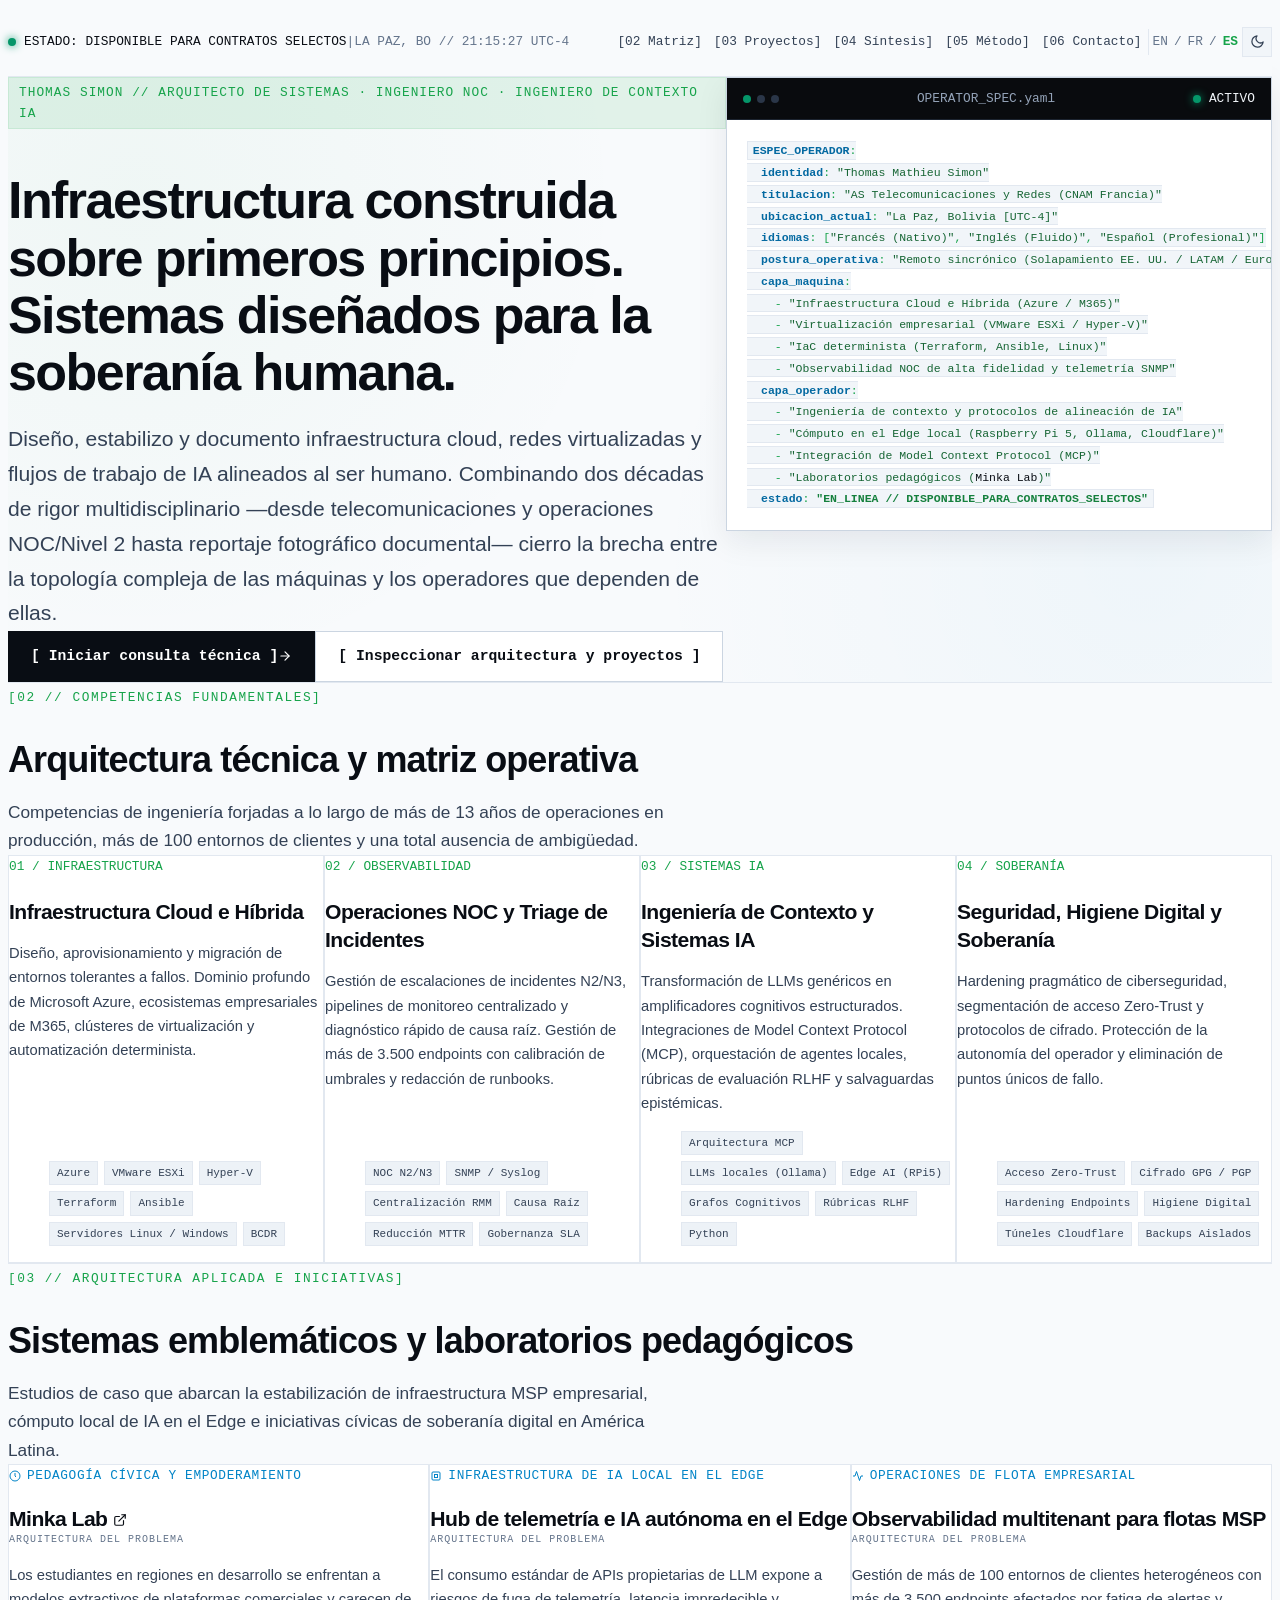
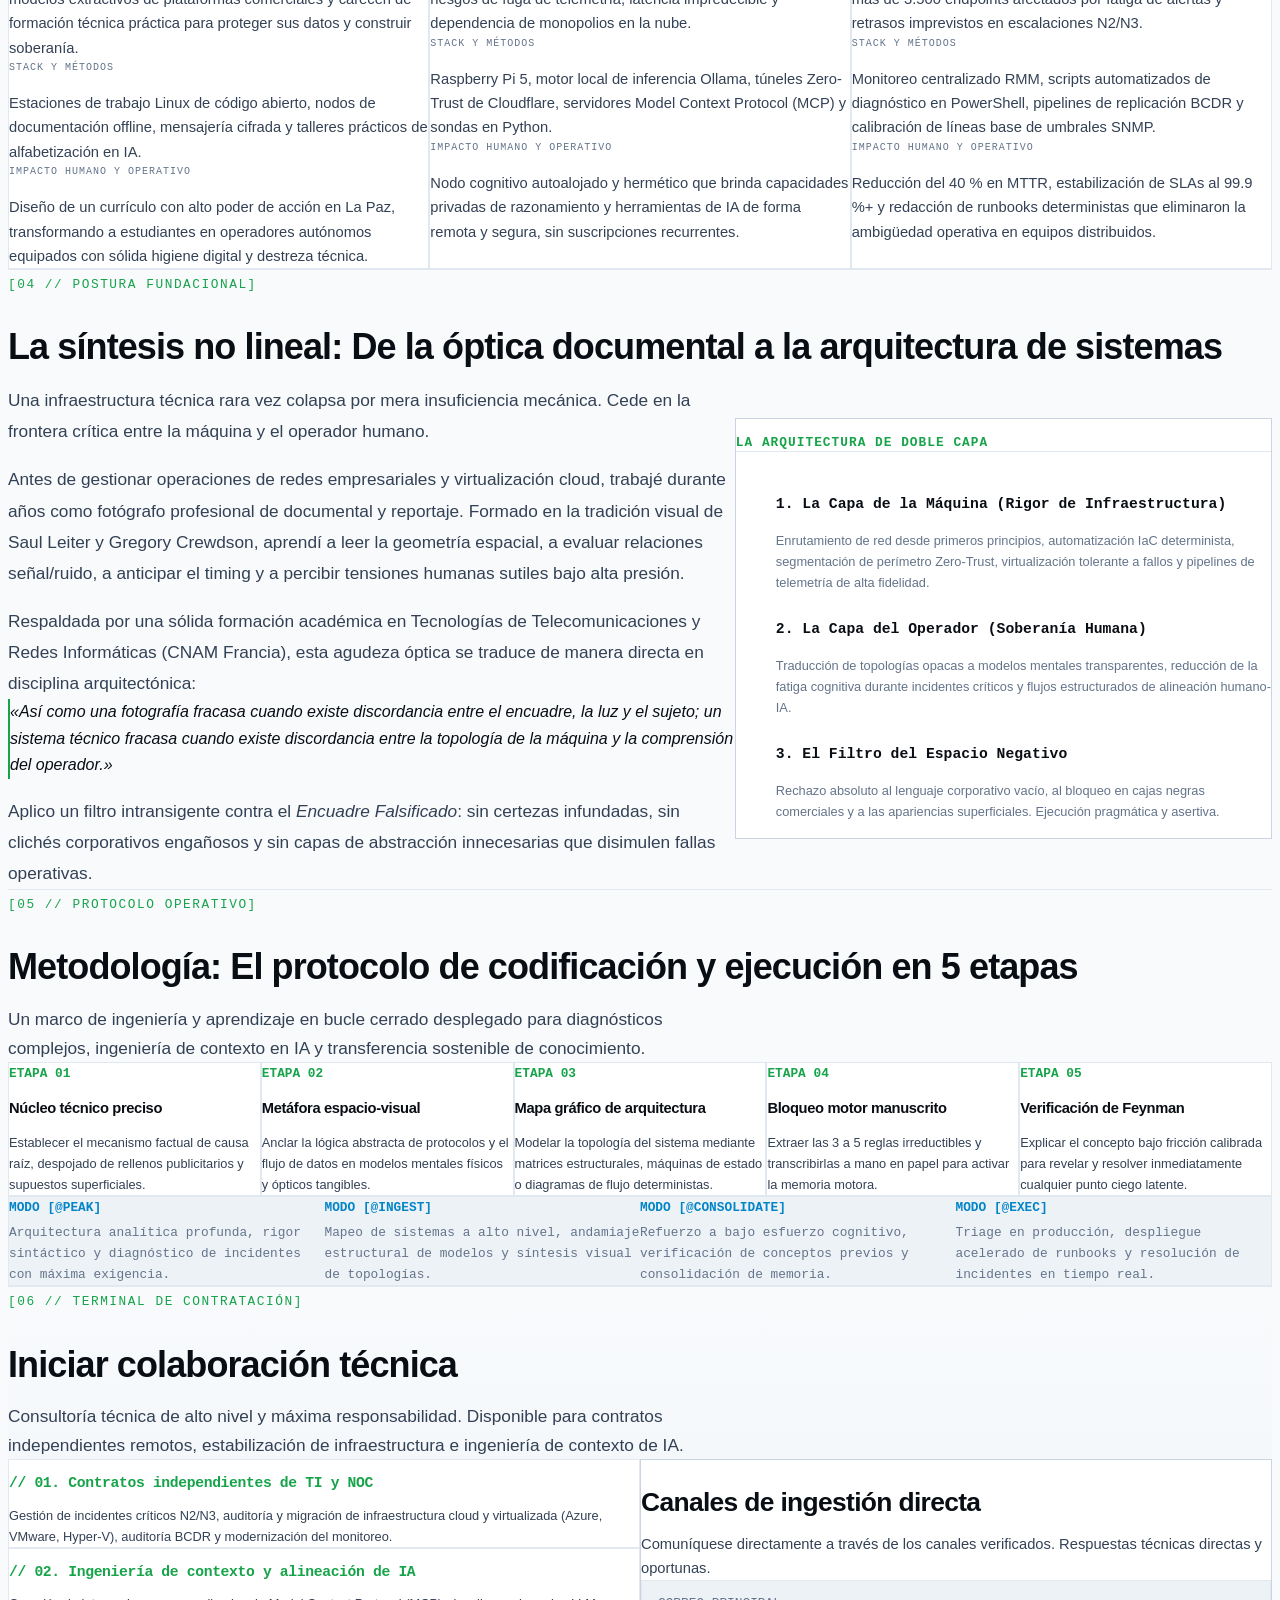
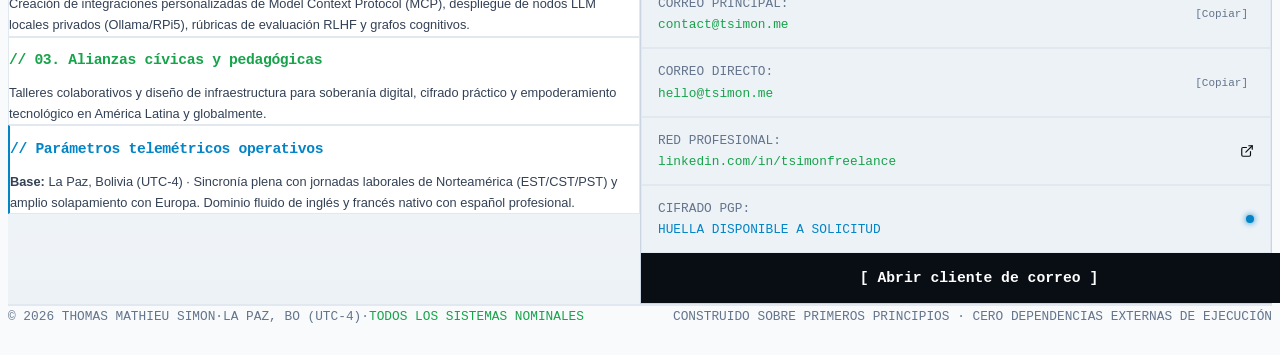
==== es.html @ 6f0e4018 "Website complete refactoring using AI engineered human context architecture" ====
<!DOCTYPE html>
<html lang="es">
<head>
  <meta charset="UTF-8">
  <meta name="viewport" content="width=device-width, initial-scale=1.0">
  <title>Thomas Simon · Arquitecto de Sistemas · Ingeniero NOC · Ingeniero de Contexto IA</title>
  <meta name="description" content="Plataforma profesional de Thomas Mathieu Simon. Consultor Senior de TI, Ingeniero NOC y Arquitecto de Sistemas en la intersección de infraestructura cloud resiliente, observabilidad de redes centralizada e ingeniería de contexto de IA alineada al ser humano.">
  <meta name="author" content="Thomas Mathieu Simon">
  <meta name="keywords" content="Thomas Simon, Arquitecto de Sistemas, Ingeniero NOC, Ingeniero de Contexto IA, Infraestructura Cloud, VMware, Azure, MCP, Model Context Protocol, Terraform, Ansible, Linux, Observabilidad, La Paz Bolivia">

  <!-- Open Graph / Meta -->
  <meta property="og:type" content="website">
  <meta property="og:title" content="Thomas Simon · Arquitecto de Sistemas &amp; Ingeniero NOC">
  <meta property="og:description" content="Infraestructura construida sobre primeros principios. Sistemas diseñados para la soberanía humana.">
  <meta property="og:url" content="https://tsimon.me/es.html">
  <meta property="og:locale" content="es_BO">

  <!-- Multilingual Alternates -->
  <link rel="alternate" hreflang="en" href="index.html">
  <link rel="alternate" hreflang="fr" href="fr.html">
  <link rel="alternate" hreflang="es" href="es.html">
  <link rel="alternate" hreflang="x-default" href="index.html">

  <!-- Favicons & App Manifest -->
  <link rel="icon" type="image/x-icon" href="favicon.ico">
  <link rel="icon" type="image/png" sizes="32x32" href="favicon-32x32.png">
  <link rel="icon" type="image/png" sizes="16x16" href="favicon-16x16.png">
  <link rel="apple-touch-icon" sizes="180x180" href="apple-touch-icon.png">
  <link rel="manifest" href="site.webmanifest">
  <meta name="theme-color" content="#090b0e">

  <!-- Anti-flicker Theme Ingestion -->
  <script>
    (function() {
      try {
        var saved = localStorage.getItem('tsimon-theme');
        var prefersLight = window.matchMedia && window.matchMedia('(prefers-color-scheme: light)').matches;
        if (saved === 'light' || (!saved && prefersLight)) {
          document.documentElement.setAttribute('data-theme', 'light');
        } else {
          document.documentElement.setAttribute('data-theme', 'dark');
        }
      } catch (e) {
        document.documentElement.setAttribute('data-theme', 'dark');
      }
    })();
  </script>

  <!-- Stylesheet -->
  <link rel="stylesheet" href="style.css">
</head>
<body>

  <!-- =========================================================================
       SECTION [00]: TOP UTILITY BAR & TELEMETRY
       ========================================================================= -->
  <header role="banner" class="top-bar">
    <div class="container">
      <div class="top-bar-inner">
        <div class="status-telemetry">
          <div class="status-pill" title="Disponibilidad operativa">
            <span class="status-indicator" aria-hidden="true"></span>
            <span>ESTADO: DISPONIBLE PARA CONTRATOS SELECTOS</span>
          </div>
          <span class="telemetry-meta" aria-hidden="true">|</span>
          <div class="telemetry-meta">
            <span>LA PAZ, BO // </span><span id="utc-clock">UTC-4</span>
          </div>
        </div>

        <nav class="top-nav" aria-label="Navegación principal">
          <ul class="top-nav-list">
            <li><a href="#matrix" class="top-nav-link">[02 Matriz]</a></li>
            <li><a href="#projects" class="top-nav-link">[03 Proyectos]</a></li>
            <li><a href="#synthesis" class="top-nav-link">[04 Síntesis]</a></li>
            <li><a href="#methodology" class="top-nav-link">[05 Método]</a></li>
            <li><a href="#contact" class="top-nav-link">[06 Contacto]</a></li>
          </ul>

          <div class="lang-indicator" title="Cambiar idioma">
            <a href="index.html" aria-label="English">EN</a> /
            <a href="fr.html" aria-label="Français">FR</a> /
            <a href="es.html" class="active" aria-label="Español">ES</a>
          </div>

          <button id="theme-toggle" class="theme-toggle-btn" aria-label="Cambiar a modo claro" title="Cambiar tema">
            <!-- Icono Sol (modo oscuro) -->
            <svg class="theme-icon-sun" width="15" height="15" viewBox="0 0 24 24" fill="none" stroke="currentColor" stroke-width="2" stroke-linecap="round" stroke-linejoin="round" aria-hidden="true">
              <circle cx="12" cy="12" r="5"></circle>
              <line x1="12" y1="1" x2="12" y2="3"></line>
              <line x1="12" y1="21" x2="12" y2="23"></line>
              <line x1="4.22" y1="4.22" x2="5.64" y2="5.64"></line>
              <line x1="18.36" y1="18.36" x2="19.78" y2="19.78"></line>
              <line x1="1" y1="12" x2="3" y2="12"></line>
              <line x1="21" y1="12" x2="23" y2="12"></line>
              <line x1="4.22" y1="19.78" x2="5.64" y2="18.36"></line>
              <line x1="18.36" y1="5.64" x2="19.78" y2="4.22"></line>
            </svg>
            <!-- Icono Luna (modo claro) -->
            <svg class="theme-icon-moon" width="15" height="15" viewBox="0 0 24 24" fill="none" stroke="currentColor" stroke-width="2" stroke-linecap="round" stroke-linejoin="round" aria-hidden="true">
              <path d="M21 12.79A9 9 0 1 1 11.21 3 7 7 0 0 0 21 12.79z"></path>
            </svg>
          </button>
        </nav>
      </div>
    </div>
  </header>

  <main id="main-content">

    <!-- =======================================================================
         SECTION [01]: HERO & POSITIONING HEADER
         ======================================================================= -->
    <section id="hero" class="hero-section" aria-labelledby="hero-heading">
      <div class="container">
        <div class="hero-grid">
          <div class="hero-content">
            <span class="hero-eyebrow">
              THOMAS SIMON // ARQUITECTO DE SISTEMAS · INGENIERO NOC · INGENIERO DE CONTEXTO IA
            </span>
            <h1 id="hero-heading" class="hero-title">
              Infraestructura construida sobre primeros principios.<br>
              Sistemas diseñados para la soberanía humana.
            </h1>
            <p class="hero-lead">
              Diseño, estabilizo y documento infraestructura cloud, redes virtualizadas y flujos de trabajo de IA alineados al ser humano. Combinando dos décadas de rigor multidisciplinario —desde telecomunicaciones y operaciones NOC/Nivel 2 hasta reportaje fotográfico documental— cierro la brecha entre la topología compleja de las máquinas y los operadores que dependen de ellas.
            </p>
            <div class="hero-actions">
              <a href="#contact" class="btn btn-primary">
                <span>[ Iniciar consulta técnica ]</span>
                <svg width="14" height="14" viewBox="0 0 24 24" fill="none" stroke="currentColor" stroke-width="2" stroke-linecap="round" stroke-linejoin="round" aria-hidden="true"><line x1="5" y1="12" x2="19" y2="12"></line><polyline points="12 5 19 12 12 19"></polyline></svg>
              </a>
              <a href="#projects" class="btn btn-secondary">
                <span>[ Inspeccionar arquitectura y proyectos ]</span>
              </a>
            </div>
          </div>

          <!-- Operator Specification Telemetry Card -->
          <aside class="operator-card" aria-label="Especificación del Operador">
            <div class="operator-card-header">
              <div class="terminal-dots" aria-hidden="true">
                <span class="terminal-dot active"></span>
                <span class="terminal-dot"></span>
                <span class="terminal-dot"></span>
              </div>
              <span>OPERATOR_SPEC.yaml</span>
              <span class="status-pill"><span class="status-indicator"></span>ACTIVO</span>
            </div>
            <pre class="operator-code-block"><code><span class="key">ESPEC_OPERADOR</span>:
  <span class="key">identidad</span>: <span class="string">"Thomas Mathieu Simon"</span>
  <span class="key">titulacion</span>: <span class="string">"AS Telecomunicaciones y Redes (CNAM Francia)"</span>
  <span class="key">ubicacion_actual</span>: <span class="string">"La Paz, Bolivia [UTC-4]"</span>
  <span class="key">idiomas</span>: [<span class="string">"Francés (Nativo)"</span>, <span class="string">"Inglés (Fluido)"</span>, <span class="string">"Español (Profesional)"</span>]
  <span class="key">postura_operativa</span>: <span class="string">"Remoto sincrónico (Solapamiento EE. UU. / LATAM / Europa)"</span>
  <span class="key">capa_maquina</span>:
    - <span class="string">"Infraestructura Cloud e Híbrida (Azure / M365)"</span>
    - <span class="string">"Virtualización empresarial (VMware ESXi / Hyper-V)"</span>
    - <span class="string">"IaC determinista (Terraform, Ansible, Linux)"</span>
    - <span class="string">"Observabilidad NOC de alta fidelidad y telemetría SNMP"</span>
  <span class="key">capa_operador</span>:
    - <span class="string">"Ingeniería de contexto y protocolos de alineación de IA"</span>
    - <span class="string">"Cómputo en el Edge local (Raspberry Pi 5, Ollama, Cloudflare)"</span>
    - <span class="string">"Integración de Model Context Protocol (MCP)"</span>
    - <span class="string">"Laboratorios pedagógicos (<a href=\"https://minkalab.net\" target=\"_blank\" rel=\"noopener noreferrer\" class=\"code-link\" title=\"Visitar Minka Lab\">Minka Lab</a>)"</span>
  <span class="key">estado</span>: <span class="highlight">"EN_LINEA // DISPONIBLE_PARA_CONTRATOS_SELECTOS"</span></code></pre>
          </aside>
        </div>
      </div>
    </section>

    <!-- =======================================================================
         SECTION [02]: CORE COMPETENCIES MATRIX
         ======================================================================= -->
    <section id="matrix" class="section-wrapper" aria-labelledby="matrix-heading">
      <div class="container">
        <header class="section-header">
          <span class="section-tag">[02 // COMPETENCIAS FUNDAMENTALES]</span>
          <h2 id="matrix-heading">Arquitectura técnica y matriz operativa</h2>
          <p class="section-subtitle">
            Competencias de ingeniería forjadas a lo largo de más de 13 años de operaciones en producción, más de 100 entornos de clientes y una total ausencia de ambigüedad.
          </p>
        </header>

        <div class="matrix-grid">
          <!-- Pillar 1 -->
          <article class="matrix-card">
            <span class="matrix-card-num">01 / INFRAESTRUCTURA</span>
            <h3 class="matrix-card-title">Infraestructura Cloud e Híbrida</h3>
            <p class="matrix-card-desc">
              Diseño, aprovisionamiento y migración de entornos tolerantes a fallos. Dominio profundo de Microsoft Azure, ecosistemas empresariales de M365, clústeres de virtualización y automatización determinista.
            </p>
            <ul class="tech-tags" aria-label="Tecnologías Cloud e Infraestructura">
              <li class="tech-tag">Azure</li>
              <li class="tech-tag">VMware ESXi</li>
              <li class="tech-tag">Hyper-V</li>
              <li class="tech-tag">Terraform</li>
              <li class="tech-tag">Ansible</li>
              <li class="tech-tag">Servidores Linux / Windows</li>
              <li class="tech-tag">BCDR</li>
            </ul>
          </article>

          <!-- Pillar 2 -->
          <article class="matrix-card">
            <span class="matrix-card-num">02 / OBSERVABILIDAD</span>
            <h3 class="matrix-card-title">Operaciones NOC y Triage de Incidentes</h3>
            <p class="matrix-card-desc">
              Gestión de escalaciones de incidentes N2/N3, pipelines de monitoreo centralizado y diagnóstico rápido de causa raíz. Gestión de más de 3.500 endpoints con calibración de umbrales y redacción de runbooks.
            </p>
            <ul class="tech-tags" aria-label="Tecnologías de Observabilidad y NOC">
              <li class="tech-tag">NOC N2/N3</li>
              <li class="tech-tag">SNMP / Syslog</li>
              <li class="tech-tag">Centralización RMM</li>
              <li class="tech-tag">Causa Raíz</li>
              <li class="tech-tag">Reducción MTTR</li>
              <li class="tech-tag">Gobernanza SLA</li>
            </ul>
          </article>

          <!-- Pillar 3 -->
          <article class="matrix-card">
            <span class="matrix-card-num">03 / SISTEMAS IA</span>
            <h3 class="matrix-card-title">Ingeniería de Contexto y Sistemas IA</h3>
            <p class="matrix-card-desc">
              Transformación de LLMs genéricos en amplificadores cognitivos estructurados. Integraciones de Model Context Protocol (MCP), orquestación de agentes locales, rúbricas de evaluación RLHF y salvaguardas epistémicas.
            </p>
            <ul class="tech-tags" aria-label="Tecnologías de Sistemas IA">
              <li class="tech-tag">Arquitectura MCP</li>
              <li class="tech-tag">LLMs locales (Ollama)</li>
              <li class="tech-tag">Edge AI (RPi5)</li>
              <li class="tech-tag">Grafos Cognitivos</li>
              <li class="tech-tag">Rúbricas RLHF</li>
              <li class="tech-tag">Python</li>
            </ul>
          </article>

          <!-- Pillar 4 -->
          <article class="matrix-card">
            <span class="matrix-card-num">04 / SOBERANÍA</span>
            <h3 class="matrix-card-title">Seguridad, Higiene Digital y Soberanía</h3>
            <p class="matrix-card-desc">
              Hardening pragmático de ciberseguridad, segmentación de acceso Zero-Trust y protocolos de cifrado. Protección de la autonomía del operador y eliminación de puntos únicos de fallo.
            </p>
            <ul class="tech-tags" aria-label="Tecnologías de Seguridad y Soberanía">
              <li class="tech-tag">Acceso Zero-Trust</li>
              <li class="tech-tag">Cifrado GPG / PGP</li>
              <li class="tech-tag">Hardening Endpoints</li>
              <li class="tech-tag">Higiene Digital</li>
              <li class="tech-tag">Túneles Cloudflare</li>
              <li class="tech-tag">Backups Aislados</li>
            </ul>
          </article>
        </div>
      </div>
    </section>

    <!-- =======================================================================
         SECTION [03]: FEATURED PROJECTS & LAB INITIATIVES
         ======================================================================= -->
    <section id="projects" class="section-wrapper" aria-labelledby="projects-heading">
      <div class="container">
        <header class="section-header">
          <span class="section-tag">[03 // ARQUITECTURA APLICADA E INICIATIVAS]</span>
          <h2 id="projects-heading">Sistemas emblemáticos y laboratorios pedagógicos</h2>
          <p class="section-subtitle">
            Estudios de caso que abarcan la estabilización de infraestructura MSP empresarial, cómputo local de IA en el Edge e iniciativas cívicas de soberanía digital en América Latina.
          </p>
        </header>

        <div class="projects-grid">
          <!-- Project 1 -->
          <article class="project-card">
            <span class="project-category">
              <svg width="12" height="12" viewBox="0 0 24 24" fill="none" stroke="currentColor" stroke-width="2" aria-hidden="true"><circle cx="12" cy="12" r="10"></circle><polyline points="12 6 12 12 14 14"></polyline></svg>
              Pedagogía Cívica y Empoderamiento
            </span>
            <h3 class="project-title">
              <a href="https://minkalab.net" target="_blank" rel="noopener noreferrer" title="Visitar Minka Lab (Enlace externo)">
                <span>Minka Lab</span>
                <svg width="14" height="14" viewBox="0 0 24 24" fill="none" stroke="currentColor" stroke-width="2" stroke-linecap="round" stroke-linejoin="round" aria-hidden="true"><path d="M18 13v6a2 2 0 0 1-2 2H5a2 2 0 0 1-2-2V8a2 2 0 0 1 2-2h6"></path><polyline points="15 3 21 3 21 9"></polyline><line x1="10" y1="14" x2="21" y2="3"></line></svg>
              </a>
            </h3>
            <div class="project-meta-block">
              <span class="meta-label">Arquitectura del problema</span>
              <p class="meta-content">
                Los estudiantes en regiones en desarrollo se enfrentan a modelos extractivos de plataformas comerciales y carecen de formación técnica práctica para proteger sus datos y construir soberanía.
              </p>
            </div>
            <div class="project-meta-block">
              <span class="meta-label">Stack y Métodos</span>
              <p class="meta-content">
                Estaciones de trabajo Linux de código abierto, nodos de documentación offline, mensajería cifrada y talleres prácticos de alfabetización en IA.
              </p>
            </div>
            <div class="project-meta-block">
              <span class="meta-label">Impacto humano y operativo</span>
              <p class="meta-content">
                Diseño de un currículo con alto poder de acción en La Paz, transformando a estudiantes en operadores autónomos equipados con sólida higiene digital y destreza técnica.
              </p>
            </div>
          </article>

          <!-- Project 2 -->
          <article class="project-card">
            <span class="project-category">
              <svg width="12" height="12" viewBox="0 0 24 24" fill="none" stroke="currentColor" stroke-width="2" aria-hidden="true"><rect x="4" y="4" width="16" height="16" rx="2" ry="2"></rect><rect x="9" y="9" width="6" height="6"></rect></svg>
              Infraestructura de IA local en el Edge
            </span>
            <h3 class="project-title">Hub de telemetría e IA autónoma en el Edge</h3>
            <div class="project-meta-block">
              <span class="meta-label">Arquitectura del problema</span>
              <p class="meta-content">
                El consumo estándar de APIs propietarias de LLM expone a riesgos de fuga de telemetría, latencia impredecible y dependencia de monopolios en la nube.
              </p>
            </div>
            <div class="project-meta-block">
              <span class="meta-label">Stack y Métodos</span>
              <p class="meta-content">
                Raspberry Pi 5, motor local de inferencia Ollama, túneles Zero-Trust de Cloudflare, servidores Model Context Protocol (MCP) y sondas en Python.
              </p>
            </div>
            <div class="project-meta-block">
              <span class="meta-label">Impacto humano y operativo</span>
              <p class="meta-content">
                Nodo cognitivo autoalojado y hermético que brinda capacidades privadas de razonamiento y herramientas de IA de forma remota y segura, sin suscripciones recurrentes.
              </p>
            </div>
          </article>

          <!-- Project 3 -->
          <article class="project-card">
            <span class="project-category">
              <svg width="12" height="12" viewBox="0 0 24 24" fill="none" stroke="currentColor" stroke-width="2" aria-hidden="true"><path d="M22 12h-4l-3 9L9 3l-3 9H2"></path></svg>
              Operaciones de Flota Empresarial
            </span>
            <h3 class="project-title">Observabilidad multitenant para flotas MSP</h3>
            <div class="project-meta-block">
              <span class="meta-label">Arquitectura del problema</span>
              <p class="meta-content">
                Gestión de más de 100 entornos de clientes heterogéneos con más de 3.500 endpoints afectados por fatiga de alertas y retrasos imprevistos en escalaciones N2/N3.
              </p>
            </div>
            <div class="project-meta-block">
              <span class="meta-label">Stack y Métodos</span>
              <p class="meta-content">
                Monitoreo centralizado RMM, scripts automatizados de diagnóstico en PowerShell, pipelines de replicación BCDR y calibración de líneas base de umbrales SNMP.
              </p>
            </div>
            <div class="project-meta-block">
              <span class="meta-label">Impacto humano y operativo</span>
              <p class="meta-content">
                Reducción del 40 % en MTTR, estabilización de SLAs al 99.9 %+ y redacción de runbooks deterministas que eliminaron la ambigüedad operativa en equipos distribuidos.
              </p>
            </div>
          </article>
        </div>
      </div>
    </section>

    <!-- =======================================================================
         SECTION [04]: THE NON-LINEAR SYNTHESIS
         ======================================================================= -->
    <section id="synthesis" class="section-wrapper" aria-labelledby="synthesis-heading">
      <div class="container">
        <header class="section-header">
          <span class="section-tag">[04 // POSTURA FUNDACIONAL]</span>
          <h2 id="synthesis-heading">La síntesis no lineal: De la óptica documental a la arquitectura de sistemas</h2>
        </header>

        <div class="synthesis-layout">
          <div class="synthesis-text">
            <p class="lead">
              Una infraestructura técnica rara vez colapsa por mera insuficiencia mecánica. Cede en la frontera crítica entre la máquina y el operador humano.
            </p>
            <p>
              Antes de gestionar operaciones de redes empresariales y virtualización cloud, trabajé durante años como fotógrafo profesional de documental y reportaje. Formado en la tradición visual de Saul Leiter y Gregory Crewdson, aprendí a leer la geometría espacial, a evaluar relaciones señal/ruido, a anticipar el timing y a percibir tensiones humanas sutiles bajo alta presión.
            </p>
            <p>
              Respaldada por una sólida formación académica en Tecnologías de Telecomunicaciones y Redes Informáticas (CNAM Francia), esta agudeza óptica se traduce de manera directa en disciplina arquitectónica:
            </p>
            <div class="synthesis-quote">
              «Así como una fotografía fracasa cuando existe discordancia entre el encuadre, la luz y el sujeto; un sistema técnico fracasa cuando existe discordancia entre la topología de la máquina y la comprensión del operador.»
            </div>
            <p>
              Aplico un filtro intransigente contra el <em>Encuadre Falsificado</em>: sin certezas infundadas, sin clichés corporativos engañosos y sin capas de abstracción innecesarias que disimulen fallas operativas.
            </p>
          </div>

          <!-- Spec Aside Box -->
          <div class="synthesis-spec-box">
            <h4 class="synthesis-spec-title">La Arquitectura de Doble Capa</h4>
            <ul class="synthesis-spec-list">
              <li class="synthesis-spec-item">
                <h5>1. La Capa de la Máquina (Rigor de Infraestructura)</h5>
                <p>Enrutamiento de red desde primeros principios, automatización IaC determinista, segmentación de perímetro Zero-Trust, virtualización tolerante a fallos y pipelines de telemetría de alta fidelidad.</p>
              </li>
              <li class="synthesis-spec-item">
                <h5>2. La Capa del Operador (Soberanía Humana)</h5>
                <p>Traducción de topologías opacas a modelos mentales transparentes, reducción de la fatiga cognitiva durante incidentes críticos y flujos estructurados de alineación humano-IA.</p>
              </li>
              <li class="synthesis-spec-item">
                <h5>3. El Filtro del Espacio Negativo</h5>
                <p>Rechazo absoluto al lenguaje corporativo vacío, al bloqueo en cajas negras comerciales y a las apariencias superficiales. Ejecución pragmática y asertiva.</p>
              </li>
            </ul>
          </div>
        </div>
      </div>
    </section>

    <!-- =======================================================================
         SECTION [05]: METHODOLOGY — THE 5-STAGE PROTOCOL
         ======================================================================= -->
    <section id="methodology" class="section-wrapper" aria-labelledby="methodology-heading">
      <div class="container">
        <header class="section-header">
          <span class="section-tag">[05 // PROTOCOLO OPERATIVO]</span>
          <h2 id="methodology-heading">Metodología: El protocolo de codificación y ejecución en 5 etapas</h2>
          <p class="section-subtitle">
            Un marco de ingeniería y aprendizaje en bucle cerrado desplegado para diagnósticos complejos, ingeniería de contexto en IA y transferencia sostenible de conocimiento.
          </p>
        </header>

        <div class="protocol-stepper">
          <!-- Stage 1 -->
          <div class="protocol-step">
            <span class="step-num">ETAPA 01</span>
            <h3 class="step-title">Núcleo técnico preciso</h3>
            <p class="step-desc">Establecer el mecanismo factual de causa raíz, despojado de rellenos publicitarios y supuestos superficiales.</p>
          </div>

          <!-- Stage 2 -->
          <div class="protocol-step">
            <span class="step-num">ETAPA 02</span>
            <h3 class="step-title">Metáfora espacio-visual</h3>
            <p class="step-desc">Anclar la lógica abstracta de protocolos y el flujo de datos en modelos mentales físicos y ópticos tangibles.</p>
          </div>

          <!-- Stage 3 -->
          <div class="protocol-step">
            <span class="step-num">ETAPA 03</span>
            <h3 class="step-title">Mapa gráfico de arquitectura</h3>
            <p class="step-desc">Modelar la topología del sistema mediante matrices estructurales, máquinas de estado o diagramas de flujo deterministas.</p>
          </div>

          <!-- Stage 4 -->
          <div class="protocol-step">
            <span class="step-num">ETAPA 04</span>
            <h3 class="step-title">Bloqueo motor manuscrito</h3>
            <p class="step-desc">Extraer las 3 a 5 reglas irreductibles y transcribirlas a mano en papel para activar la memoria motora.</p>
          </div>

          <!-- Stage 5 -->
          <div class="protocol-step">
            <span class="step-num">ETAPA 05</span>
            <h3 class="step-title">Verificación de Feynman</h3>
            <p class="step-desc">Explicar el concepto bajo fricción calibrada para revelar y resolver inmediatamente cualquier punto ciego latente.</p>
          </div>
        </div>

        <!-- Live State Routing Mode Strip -->
        <div class="state-router" aria-label="Matriz de enrutamiento dinámico de estados">
          <div class="state-item">
            <span class="state-badge">MODO [@PEAK]</span>
            <span class="state-desc">Arquitectura analítica profunda, rigor sintáctico y diagnóstico de incidentes con máxima exigencia.</span>
          </div>
          <div class="state-item">
            <span class="state-badge">MODO [@INGEST]</span>
            <span class="state-desc">Mapeo de sistemas a alto nivel, andamiaje estructural de modelos y síntesis visual de topologías.</span>
          </div>
          <div class="state-item">
            <span class="state-badge">MODO [@CONSOLIDATE]</span>
            <span class="state-desc">Refuerzo a bajo esfuerzo cognitivo, verificación de conceptos previos y consolidación de memoria.</span>
          </div>
          <div class="state-item">
            <span class="state-badge">MODO [@EXEC]</span>
            <span class="state-desc">Triage en producción, despliegue acelerado de runbooks y resolución de incidentes en tiempo real.</span>
          </div>
        </div>
      </div>
    </section>

    <!-- =======================================================================
         SECTION [06]: CONTACT & ENGAGEMENT TERMINAL
         ======================================================================= -->
    <section id="contact" class="section-wrapper contact-section" aria-labelledby="contact-heading">
      <div class="container">
        <header class="section-header">
          <span class="section-tag">[06 // TERMINAL DE CONTRATACIÓN]</span>
          <h2 id="contact-heading">Iniciar colaboración técnica</h2>
          <p class="section-subtitle">
            Consultoría técnica de alto nivel y máxima responsabilidad. Disponible para contratos independientes remotos, estabilización de infraestructura e ingeniería de contexto de IA.
          </p>
        </header>

        <div class="contact-grid">
          <!-- Engagement Models -->
          <div class="engagement-models">
            <div class="engagement-model-card">
              <h3 class="engagement-model-title">// 01. Contratos independientes de TI y NOC</h3>
              <p class="engagement-model-desc">
                Gestión de incidentes críticos N2/N3, auditoría y migración de infraestructura cloud y virtualizada (Azure, VMware, Hyper-V), auditoría BCDR y modernización del monitoreo.
              </p>
            </div>

            <div class="engagement-model-card">
              <h3 class="engagement-model-title">// 02. Ingeniería de contexto y alineación de IA</h3>
              <p class="engagement-model-desc">
                Creación de integraciones personalizadas de Model Context Protocol (MCP), despliegue de nodos LLM locales privados (Ollama/RPi5), rúbricas de evaluación RLHF y grafos cognitivos.
              </p>
            </div>

            <div class="engagement-model-card">
              <h3 class="engagement-model-title">// 03. Alianzas cívicas y pedagógicas</h3>
              <p class="engagement-model-desc">
                Talleres colaborativos y diseño de infraestructura para soberanía digital, cifrado práctico y empoderamiento tecnológico en América Latina y globalmente.
              </p>
            </div>

            <div class="engagement-model-card" style="border-left: 2px solid var(--accent-cyan);">
              <h3 class="engagement-model-title" style="color: var(--accent-cyan);">// Parámetros telemétricos operativos</h3>
              <p class="engagement-model-desc">
                <strong>Base:</strong> La Paz, Bolivia (UTC-4) · Sincronía plena con jornadas laborales de Norteamérica (EST/CST/PST) y amplio solapamiento con Europa. Dominio fluido de inglés y francés nativo con español profesional.
              </p>
            </div>
          </div>

          <!-- Direct Communication Channels -->
          <div class="contact-channels-card">
            <h3 class="channels-title">Canales de ingestión directa</h3>
            <p class="channels-subtitle">Comuníquese directamente a través de los canales verificados. Respuestas técnicas directas y oportunas.</p>

            <div class="channels-list">
              <!-- Primary Email -->
              <div class="channel-item">
                <div>
                  <span class="channel-label">CORREO PRINCIPAL:</span><br>
                  <a href="mailto:contact@tsimon.me" class="channel-value">contact@tsimon.me</a>
                </div>
                <button type="button" class="copy-btn" data-copy="contact@tsimon.me" aria-label="Copiar correo principal">[Copiar]</button>
              </div>

              <!-- Secondary Email -->
              <div class="channel-item">
                <div>
                  <span class="channel-label">CORREO DIRECTO:</span><br>
                  <a href="mailto:hello@tsimon.me" class="channel-value">hello@tsimon.me</a>
                </div>
                <button type="button" class="copy-btn" data-copy="hello@tsimon.me" aria-label="Copiar correo directo">[Copiar]</button>
              </div>

              <!-- LinkedIn -->
              <a href="https://www.linkedin.com/in/tsimonfreelance/" target="_blank" rel="noopener noreferrer" class="channel-item">
                <div>
                  <span class="channel-label">RED PROFESIONAL:</span><br>
                  <span class="channel-value">linkedin.com/in/tsimonfreelance</span>
                </div>
                <svg width="14" height="14" viewBox="0 0 24 24" fill="none" stroke="currentColor" stroke-width="2" stroke-linecap="round" stroke-linejoin="round" aria-hidden="true"><path d="M18 13v6a2 2 0 0 1-2 2H5a2 2 0 0 1-2-2V8a2 2 0 0 1 2-2h6"></path><polyline points="15 3 21 3 21 9"></polyline><line x1="10" y1="14" x2="21" y2="3"></line></svg>
              </a>

              <!-- Encryption Status -->
              <div class="channel-item">
                <div>
                  <span class="channel-label">CIFRADO PGP:</span><br>
                  <span class="channel-value" style="color: var(--accent-cyan);">HUELLA DISPONIBLE A SOLICITUD</span>
                </div>
                <span class="status-indicator" style="background: var(--accent-cyan); box-shadow: 0 0 6px var(--accent-cyan);"></span>
              </div>
            </div>

            <a href="mailto:contact@tsimon.me?subject=Consulta%20de%20consultoria%20tecnica%20-%20tsimon.me" class="btn btn-primary" style="width: 100%;">
              <span>[ Abrir cliente de correo ]</span>
            </a>
          </div>
        </div>
      </div>
    </section>
  </main>

  <!-- =========================================================================
       FOOTER
       ========================================================================= -->
  <footer role="contentinfo" class="site-footer">
    <div class="container">
      <div class="footer-inner">
        <div class="footer-creds">
          <span>&copy; 2026 THOMAS MATHIEU SIMON</span>
          <span aria-hidden="true">·</span>
          <span>LA PAZ, BO (UTC-4)</span>
          <span aria-hidden="true">·</span>
          <span style="color: var(--accent-lime);">TODOS LOS SISTEMAS NOMINALES</span>
        </div>
        <div>
          <span>CONSTRUIDO SOBRE PRIMEROS PRINCIPIOS · CERO DEPENDENCIAS EXTERNAS DE EJECUCIÓN</span>
        </div>
      </div>
    </div>
  </footer>

  <!-- Toast Notification Element -->
  <div id="toast" class="toast" role="status" aria-live="polite" aria-atomic="true"></div>

  <!-- Telemetry & Interaction Scripts -->
  <script src="script.js" defer></script>
</body>
</html>
---- style.css ----
/* ==========================================================================
   TSIMON.ME — HUMAN-CONTEXT ARCHITECTURE DESIGN SYSTEM
   Author: Thomas Mathieu Simon
   Version: 2.0.0 (Production Specification)
   Aesthetic: Technical Monograph & Systems Telemetry
   ========================================================================== */

/* --------------------------------------------------------------------------
   1. DESIGN TOKENS & SYSTEM VARIABLES
   -------------------------------------------------------------------------- */
:root {
  /* Default Dark Mode Surface & Base Neutrals */
  --bg-base: #090b0e;
  --bg-surface: #10141b;
  --bg-surface-elevated: #161c26;
  --bg-surface-subtle: #0d1117;
  --bg-code: #0a0d12;
  --top-bar-bg: rgba(9, 11, 14, 0.92);
  --hero-gradient: radial-gradient(circle at 10% 20%, rgba(166, 245, 39, 0.03) 0%, transparent 40%),
                   radial-gradient(circle at 90% 80%, rgba(56, 189, 248, 0.03) 0%, transparent 40%);
  --contact-gradient: linear-gradient(180deg, var(--bg-base) 0%, #0d1219 100%);
  --card-shadow: 0 12px 32px rgba(0, 0, 0, 0.4);
  --selection-bg: var(--accent-lime);
  --selection-color: #000;

  /* Borders & Structural Dividers */
  --border-subtle: #1c2430;
  --border-medium: #2a3648;
  --border-strong: #3d4e68;
  --border-highlight: #a6f527;

  /* Typographic Contrast Hierarchy */
  --text-primary: #f1f5f9;
  --text-secondary: #94a3b8;
  --text-muted: #627288;
  --text-accent: #a6f527;
  --text-code: #e2e8f0;

  /* Telemetry & State Accent Tokens */
  --accent-lime: #a6f527;
  --accent-lime-dim: rgba(166, 245, 39, 0.12);
  --accent-emerald: #10b981;
  --accent-emerald-dim: rgba(16, 185, 129, 0.15);
  --accent-cyan: #38bdf8;
  --accent-cyan-dim: rgba(56, 189, 248, 0.12);
  --accent-amber: #f59e0b;
  --accent-amber-dim: rgba(245, 158, 11, 0.12);

  /* Typography Stacks */
  --font-sans: 'Inter', -apple-system, BlinkMacSystemFont, 'Segoe UI', Roboto, Helvetica, Arial, sans-serif;
  --font-mono: 'JetBrains Mono', 'SF Mono', 'Cascadia Code', 'Fira Code', 'Consolas', monospace;

  /* Fluid Scale (clamp) */
  --text-xs: clamp(0.72rem, 0.68rem + 0.2vw, 0.8rem);
  --text-sm: clamp(0.82rem, 0.78rem + 0.25vw, 0.92rem);
  --text-base: clamp(0.98rem, 0.92rem + 0.3vw, 1.08rem);
  --text-md: clamp(1.15rem, 1.05rem + 0.5vw, 1.32rem);
  --text-lg: clamp(1.35rem, 1.2rem + 0.75vw, 1.65rem);
  --text-xl: clamp(1.75rem, 1.5rem + 1.25vw, 2.25rem);
  --text-2xl: clamp(2.2rem, 1.8rem + 2vw, 3.25rem);

  /* Line Heights */
  --leading-tight: 1.15;
  --leading-snug: 1.35;
  --leading-normal: 1.65;
  --leading-relaxed: 1.8;
}

/* Light Theme Design System (Technical Monograph & Crisp Paper) */
[data-theme="light"] {
  --bg-base: #f8fafc;
  --bg-surface: #ffffff;
  --bg-surface-elevated: #f1f5f9;
  --bg-surface-subtle: #edf2f7;
  --bg-code: #0b0f17;
  --top-bar-bg: rgba(248, 250, 252, 0.94);
  --hero-gradient: radial-gradient(circle at 10% 20%, rgba(22, 163, 74, 0.04) 0%, transparent 40%),
                   radial-gradient(circle at 90% 80%, rgba(2, 132, 199, 0.04) 0%, transparent 40%);
  --contact-gradient: linear-gradient(180deg, var(--bg-base) 0%, #edf2f7 100%);
  --card-shadow: 0 8px 24px rgba(15, 23, 42, 0.06);
  --selection-bg: #86efac;
  --selection-color: #090d14;

  --border-subtle: #e2e8f0;
  --border-medium: #cbd5e1;
  --border-strong: #94a3b8;
  --border-highlight: #15803d;

  --text-primary: #090d14;
  --text-secondary: #334155;
  --text-muted: #64748b;
  --text-accent: #15803d;
  --text-code: #e2e8f0;

  --accent-lime: #16a34a;
  --accent-lime-dim: rgba(22, 163, 74, 0.1);
  --accent-emerald: #059669;
  --accent-emerald-dim: rgba(5, 150, 105, 0.12);
  --accent-cyan: #0284c7;
  --accent-cyan-dim: rgba(2, 132, 199, 0.1);
  --accent-amber: #b45309;
  --accent-amber-dim: rgba(180, 83, 9, 0.1);
}

  /* Spacing Rhythm */
  --space-2xs: 4px;
  --space-xs: 8px;
  --space-sm: 16px;
  --space-md: 24px;
  --space-lg: 32px;
  --space-xl: 48px;
  --space-2xl: 64px;
  --space-3xl: 96px;

  /* Structural Constraints */
  --container-max: 1240px;
  --container-narrow: 860px;
  --radius-xs: 2px;
  --radius-sm: 4px;
  --radius-md: 8px;
  --radius-lg: 12px;

  /* Transitions */
  --transition-fast: 150ms cubic-bezier(0.16, 1, 0.3, 1);
  --transition-base: 250ms cubic-bezier(0.16, 1, 0.3, 1);
}

/* --------------------------------------------------------------------------
   2. HIGH-RIGOR RESET & BASE STYLES
   -------------------------------------------------------------------------- */
*, *::before, *::after {
  box-sizing: border-box;
  margin: 0;
  padding: 0;
}

html {
  font-family: var(--font-sans);
  font-size: 16px;
  line-height: var(--leading-normal);
  color: var(--text-primary);
  background-color: var(--bg-base);
  scroll-behavior: smooth;
  scroll-padding-top: 80px;
  -webkit-font-smoothing: antialiased;
  -moz-osx-font-smoothing: grayscale;
}

body {
  min-height: 100vh;
  display: flex;
  flex-direction: column;
  background-color: var(--bg-base);
  color: var(--text-primary);
  overflow-x: hidden;
  transition: background-color 200ms ease, color 200ms ease;
}

::selection {
  background: var(--selection-bg);
  color: var(--selection-color);
}

/* Scrollbar */
::-webkit-scrollbar {
  width: 8px;
}
::-webkit-scrollbar-track {
  background: var(--bg-base);
}
::-webkit-scrollbar-thumb {
  background: var(--border-medium);
  border-radius: var(--radius-xs);
}
::-webkit-scrollbar-thumb:hover {
  background: var(--border-strong);
}

/* --------------------------------------------------------------------------
   3. TYPOGRAPHY & TEXT ELEMENTS
   -------------------------------------------------------------------------- */
h1, h2, h3, h4 {
  font-family: var(--font-sans);
  color: var(--text-primary);
  font-weight: 700;
  line-height: var(--leading-tight);
  letter-spacing: -0.025em;
}

h1 {
  font-size: var(--text-2xl);
  margin-bottom: var(--space-md);
}

h2 {
  font-size: var(--text-xl);
  margin-bottom: var(--space-sm);
}

h3 {
  font-size: var(--text-lg);
  margin-bottom: var(--space-xs);
}

h4 {
  font-size: var(--text-md);
  margin-bottom: var(--space-xs);
}

p {
  font-size: var(--text-base);
  color: var(--text-secondary);
  line-height: var(--leading-normal);
  margin-bottom: var(--space-md);
}

p.lead {
  font-size: var(--text-md);
  line-height: var(--leading-snug);
  color: var(--text-primary);
  font-weight: 400;
}

a {
  color: var(--text-primary);
  text-decoration: none;
  transition: color var(--transition-fast), border-color var(--transition-fast);
}

a:hover {
  color: var(--accent-lime);
}

a.inline-link {
  color: var(--accent-lime);
  text-decoration: underline;
  text-decoration-thickness: 1px;
  text-underline-offset: 4px;
}

a.inline-link:hover {
  color: #c4ff57;
}

code, kbd, samp, pre {
  font-family: var(--font-mono);
  font-size: 0.9em;
}

code {
  background: var(--bg-surface-elevated);
  border: 1px solid var(--border-subtle);
  color: var(--accent-lime);
  padding: 0.15em 0.4em;
  border-radius: var(--radius-xs);
}

/* --------------------------------------------------------------------------
   4. LAYOUT & CONTAINER MECHANICS
   -------------------------------------------------------------------------- */
.container {
  width: 100%;
  max-width: var(--container-max);
  margin-left: auto;
  margin-right: auto;
  padding-left: var(--space-md);
  padding-right: var(--space-md);
}

.container-narrow {
  width: 100%;
  max-width: var(--container-narrow);
  margin-left: auto;
  margin-right: auto;
  padding-left: var(--space-md);
  padding-right: var(--space-md);
}

.section-wrapper {
  padding-top: var(--space-3xl);
  padding-bottom: var(--space-3xl);
  border-bottom: 1px solid var(--border-subtle);
}

.section-header {
  margin-bottom: var(--space-2xl);
}

.section-tag {
  display: inline-flex;
  align-items: center;
  gap: var(--space-xs);
  font-family: var(--font-mono);
  font-size: var(--text-xs);
  letter-spacing: 0.12em;
  text-transform: uppercase;
  color: var(--accent-lime);
  margin-bottom: var(--space-xs);
}

.section-subtitle {
  font-size: var(--text-base);
  color: var(--text-secondary);
  max-width: 680px;
  line-height: var(--leading-normal);
}

/* --------------------------------------------------------------------------
   5. TOP UTILITY BAR (SECTION 00)
   -------------------------------------------------------------------------- */
.top-bar {
  position: sticky;
  top: 0;
  z-index: 1000;
  width: 100%;
  background: var(--top-bar-bg);
  backdrop-filter: blur(12px);
  -webkit-backdrop-filter: blur(12px);
  border-bottom: 1px solid var(--border-subtle);
  font-family: var(--font-mono);
  font-size: var(--text-xs);
  padding-top: 6px;
  padding-bottom: 6px;
  transition: background-color 200ms ease, border-color 200ms ease;
}

.top-bar-inner {
  display: flex;
  align-items: center;
  justify-content: space-between;
  min-height: 48px;
  padding-top: 4px;
  padding-bottom: 4px;
  gap: var(--space-md);
}

.status-telemetry {
  display: flex;
  align-items: center;
  gap: var(--space-md);
  flex-wrap: wrap;
  line-height: 1.5;
}

.status-pill {
  display: inline-flex;
  align-items: center;
  gap: 8px;
  color: var(--text-primary);
  font-weight: 500;
  line-height: 1.5;
}

.status-indicator {
  width: 8px;
  height: 8px;
  border-radius: 50%;
  background-color: var(--accent-emerald);
  box-shadow: 0 0 8px var(--accent-emerald);
  animation: pulse-dot 2.5s infinite;
  flex-shrink: 0;
}

@keyframes pulse-dot {
  0% { transform: scale(0.95); opacity: 0.8; }
  50% { transform: scale(1.2); opacity: 1; }
  100% { transform: scale(0.95); opacity: 0.8; }
}

.telemetry-meta {
  color: var(--text-muted);
  line-height: 1.5;
}

.top-nav {
  display: flex;
  align-items: center;
  gap: var(--space-md);
}

.top-nav-list {
  display: flex;
  align-items: center;
  list-style: none;
  gap: var(--space-sm);
}

.top-nav-link {
  color: var(--text-secondary);
  padding: 4px 6px;
  border-radius: var(--radius-xs);
  transition: all var(--transition-fast);
}

.top-nav-link:hover {
  color: var(--accent-lime);
  background: var(--bg-surface-elevated);
}

.lang-indicator {
  padding-left: var(--space-sm);
  border-left: 1px solid var(--border-subtle);
  color: var(--text-muted);
  display: inline-flex;
  align-items: center;
  gap: 2px;
}

.lang-indicator a {
  color: var(--text-muted);
  text-decoration: none;
  padding: 2px 4px;
  border-radius: var(--radius-xs);
  transition: color var(--transition-fast), background-color var(--transition-fast);
}

.lang-indicator a:hover {
  color: var(--accent-lime);
  background: var(--bg-surface-elevated);
}

.lang-indicator a.active {
  color: var(--accent-lime);
  font-weight: 700;
}

/* Theme Toggle Button */
.theme-toggle-btn {
  display: inline-flex;
  align-items: center;
  justify-content: center;
  background: var(--bg-surface-elevated);
  border: 1px solid var(--border-subtle);
  color: var(--text-secondary);
  width: 30px;
  height: 30px;
  border-radius: var(--radius-xs);
  cursor: pointer;
  transition: all var(--transition-fast);
  padding: 0;
  margin-left: var(--space-xs);
  flex-shrink: 0;
}

.theme-toggle-btn:hover {
  color: var(--accent-lime);
  border-color: var(--border-medium);
  transform: translateY(-1px);
}

/* Dynamic Sun/Moon visibility */
[data-theme="dark"] .theme-icon-sun {
  display: block;
}
[data-theme="dark"] .theme-icon-moon {
  display: none;
}
[data-theme="light"] .theme-icon-sun {
  display: none;
}
[data-theme="light"] .theme-icon-moon {
  display: block;
}

/* --------------------------------------------------------------------------
   6. HERO & OPERATOR SPEC CARD (SECTION 01)
   -------------------------------------------------------------------------- */
.hero-section {
  padding-top: calc(var(--space-3xl) + var(--space-md));
  padding-bottom: var(--space-3xl);
  border-bottom: 1px solid var(--border-subtle);
  background: var(--hero-gradient);
  transition: background 200ms ease;
}

.hero-grid {
  display: grid;
  grid-template-columns: 1.25fr 0.95fr;
  gap: var(--space-2xl);
  align-items: start;
}

.hero-eyebrow {
  display: inline-block;
  font-family: var(--font-mono);
  font-size: var(--text-xs);
  letter-spacing: 0.08em;
  color: var(--accent-lime);
  background: var(--accent-lime-dim);
  border: 1px solid var(--accent-lime-dim);
  padding: 4px 10px;
  border-radius: var(--radius-xs);
  margin-bottom: var(--space-md);
}

.hero-title {
  font-size: var(--text-2xl);
  font-weight: 800;
  letter-spacing: -0.03em;
  line-height: 1.1;
  color: var(--text-primary);
  margin-bottom: var(--space-md);
}

.hero-lead {
  font-size: var(--text-md);
  line-height: var(--leading-normal);
  color: var(--text-secondary);
  margin-bottom: var(--space-xl);
}

.hero-actions {
  display: flex;
  align-items: center;
  gap: var(--space-md);
  flex-wrap: wrap;
}

/* Buttons */
.btn {
  display: inline-flex;
  align-items: center;
  justify-content: center;
  gap: var(--space-xs);
  font-family: var(--font-mono);
  font-size: var(--text-sm);
  font-weight: 600;
  padding: 12px 22px;
  border-radius: var(--radius-sm);
  cursor: pointer;
  transition: all var(--transition-fast);
  text-decoration: none;
  border: 1px solid transparent;
}

.btn-primary {
  background: var(--accent-lime);
  color: #000;
  border-color: var(--accent-lime);
}

.btn-primary:hover {
  background: #b9ff3d;
  color: #000;
  transform: translateY(-1px);
  box-shadow: 0 4px 16px rgba(166, 245, 39, 0.2);
}

[data-theme="light"] .btn-primary {
  background: #090d14;
  color: #ffffff;
  border-color: #090d14;
}

[data-theme="light"] .btn-primary:hover {
  background: #1e293b;
  color: #ffffff;
  box-shadow: 0 4px 16px rgba(0, 0, 0, 0.15);
}

.btn-secondary {
  background: var(--bg-surface);
  color: var(--text-primary);
  border-color: var(--border-medium);
}

.btn-secondary:hover {
  background: var(--bg-surface-elevated);
  border-color: var(--border-strong);
  color: var(--text-primary);
  transform: translateY(-1px);
}

/* Operator Telemetry Card */
.operator-card {
  background: var(--bg-surface);
  border: 1px solid var(--border-medium);
  border-radius: var(--radius-md);
  overflow: hidden;
  box-shadow: var(--card-shadow);
  transition: background-color 200ms ease, border-color 200ms ease, box-shadow 200ms ease;
}

.operator-card-header {
  display: flex;
  align-items: center;
  justify-content: space-between;
  background: #090b0e;
  padding: 10px 16px;
  border-bottom: 1px solid #1c2430;
  font-family: var(--font-mono);
  font-size: var(--text-xs);
  color: #94a3b8;
}

.operator-card-header .status-pill {
  color: #f1f5f9;
}

.terminal-dots {
  display: flex;
  gap: 6px;
}

.terminal-dot {
  width: 8px;
  height: 8px;
  border-radius: 50%;
  background: #2a3648;
}

.terminal-dot.active {
  background: var(--accent-emerald);
}

.operator-code-block {
  padding: 20px;
  margin: 0;
  background: var(--bg-code);
  font-family: var(--font-mono);
  font-size: var(--text-xs);
  line-height: 1.7;
  color: var(--text-code);
  overflow-x: auto;
  transition: background-color 200ms ease, color 200ms ease;
}

.operator-code-block .key {
  color: var(--accent-cyan);
}
.operator-code-block .string {
  color: #a5d6ff;
}
.operator-code-block .comment {
  color: var(--text-muted);
  font-style: italic;
}
.operator-code-block .highlight {
  color: var(--accent-lime);
}
.operator-code-block .code-link {
  color: inherit;
  text-decoration: underline;
  text-decoration-color: var(--accent-cyan);
  text-underline-offset: 3px;
  transition: all var(--transition-fast);
}
.operator-code-block .code-link:hover {
  color: var(--accent-lime);
  text-decoration-color: var(--accent-lime);
}

/* Light Mode Overrides for Operator Card (White Background, Black Header as is) */
[data-theme="light"] .operator-card {
  background: #ffffff;
  border-color: var(--border-medium);
  box-shadow: 0 10px 30px rgba(15, 23, 42, 0.08);
}

[data-theme="light"] .operator-card-header {
  background: #090b0e;
  border-bottom: 1px solid #1c2430;
  color: #94a3b8;
}

[data-theme="light"] .operator-card-header .status-pill {
  color: #f1f5f9;
}

[data-theme="light"] .operator-code-block {
  background: #ffffff;
  color: #0f172a;
}

[data-theme="light"] .operator-code-block .key {
  color: #0369a1;
  font-weight: 600;
}

[data-theme="light"] .operator-code-block .string {
  color: #166534;
}

[data-theme="light"] .operator-code-block .comment {
  color: #64748b;
  font-style: italic;
}

[data-theme="light"] .operator-code-block .highlight {
  color: #15803d;
  font-weight: 700;
}

[data-theme="light"] .operator-code-block .code-link {
  color: #166534;
  text-decoration: underline;
  text-decoration-color: #0369a1;
}

[data-theme="light"] .operator-code-block .code-link:hover {
  color: #0369a1;
  text-decoration-color: #0369a1;
}

/* --------------------------------------------------------------------------
   7. CORE COMPETENCIES MATRIX (SECTION 02)
   -------------------------------------------------------------------------- */
.matrix-grid {
  display: grid;
  grid-template-columns: repeat(4, 1fr);
  gap: var(--space-md);
}

.matrix-card {
  background: var(--bg-surface);
  border: 1px solid var(--border-subtle);
  border-radius: var(--radius-md);
  padding: var(--space-lg);
  display: flex;
  flex-direction: column;
  transition: transform var(--transition-base), border-color var(--transition-base), background-color var(--transition-base);
}

.matrix-card:hover {
  border-color: var(--border-medium);
  background: var(--bg-surface-elevated);
  transform: translateY(-2px);
}

.matrix-card-num {
  font-family: var(--font-mono);
  font-size: var(--text-xs);
  color: var(--accent-lime);
  margin-bottom: var(--space-sm);
  display: block;
}

.matrix-card-title {
  font-size: var(--text-md);
  font-weight: 700;
  color: var(--text-primary);
  margin-bottom: var(--space-sm);
  line-height: var(--leading-snug);
}

.matrix-card-desc {
  font-size: var(--text-sm);
  color: var(--text-secondary);
  line-height: var(--leading-normal);
  margin-bottom: var(--space-md);
  flex-grow: 1;
}

.tech-tags {
  display: flex;
  flex-wrap: wrap;
  gap: 6px;
  list-style: none;
}

.tech-tag {
  font-family: var(--font-mono);
  font-size: 11px;
  background: var(--bg-surface-subtle);
  color: var(--text-secondary);
  border: 1px solid var(--border-subtle);
  padding: 2px 7px;
  border-radius: var(--radius-xs);
}

/* --------------------------------------------------------------------------
   8. FEATURED PROJECTS & LAB INITIATIVES (SECTION 03)
   -------------------------------------------------------------------------- */
.projects-grid {
  display: grid;
  grid-template-columns: repeat(3, 1fr);
  gap: var(--space-lg);
}

.project-card {
  background: var(--bg-surface);
  border: 1px solid var(--border-subtle);
  border-radius: var(--radius-md);
  padding: var(--space-lg);
  display: flex;
  flex-direction: column;
  transition: all var(--transition-base);
}

.project-card:hover {
  border-color: var(--border-strong);
  box-shadow: 0 8px 24px rgba(0, 0, 0, 0.3);
}

.project-category {
  display: inline-flex;
  align-items: center;
  gap: 6px;
  font-family: var(--font-mono);
  font-size: var(--text-xs);
  color: var(--accent-cyan);
  margin-bottom: var(--space-xs);
  text-transform: uppercase;
  letter-spacing: 0.05em;
}

.project-title {
  font-size: var(--text-md);
  font-weight: 700;
  color: var(--text-primary);
  margin-bottom: var(--space-sm);
}

.project-title a {
  color: inherit;
  text-decoration: none;
  display: inline-flex;
  align-items: center;
  gap: 6px;
  transition: color var(--transition-fast);
}

.project-title a:hover {
  color: var(--accent-lime);
}

.project-meta-block {
  margin-bottom: var(--space-md);
}

.meta-label {
  font-family: var(--font-mono);
  font-size: 10px;
  text-transform: uppercase;
  letter-spacing: 0.1em;
  color: var(--text-muted);
  display: block;
  margin-bottom: 2px;
}

.meta-content {
  font-size: var(--text-sm);
  color: var(--text-secondary);
  line-height: var(--leading-normal);
}

/* --------------------------------------------------------------------------
   9. THE NON-LINEAR SYNTHESIS (SECTION 04)
   -------------------------------------------------------------------------- */
.synthesis-layout {
  display: grid;
  grid-template-columns: 1.15fr 0.85fr;
  gap: var(--space-2xl);
  align-items: center;
}

.synthesis-text p {
  font-size: var(--text-base);
  line-height: var(--leading-relaxed);
  color: var(--text-secondary);
  margin-bottom: var(--space-md);
}

.synthesis-quote {
  border-left: 2px solid var(--accent-lime);
  padding-left: var(--space-md);
  margin-top: var(--space-lg);
  margin-bottom: var(--space-lg);
  font-style: italic;
  color: var(--text-primary);
}

.synthesis-spec-box {
  background: var(--bg-surface);
  border: 1px solid var(--border-medium);
  border-radius: var(--radius-md);
  padding: var(--space-lg);
}

.synthesis-spec-title {
  font-family: var(--font-mono);
  font-size: var(--text-xs);
  letter-spacing: 0.08em;
  color: var(--accent-lime);
  text-transform: uppercase;
  margin-bottom: var(--space-md);
  padding-bottom: var(--space-xs);
  border-bottom: 1px solid var(--border-subtle);
}

.synthesis-spec-list {
  list-style: none;
  display: flex;
  flex-direction: column;
  gap: var(--space-md);
}

.synthesis-spec-item h5 {
  font-family: var(--font-mono);
  font-size: var(--text-sm);
  color: var(--text-primary);
  margin-bottom: 4px;
}

.synthesis-spec-item p {
  font-size: var(--text-xs);
  color: var(--text-muted);
  line-height: var(--leading-normal);
  margin-bottom: 0;
}

/* --------------------------------------------------------------------------
   10. METHODOLOGY: 5-STAGE PROTOCOL (SECTION 05)
   -------------------------------------------------------------------------- */
.protocol-stepper {
  display: grid;
  grid-template-columns: repeat(5, 1fr);
  gap: var(--space-md);
  margin-bottom: var(--space-2xl);
}

.protocol-step {
  background: var(--bg-surface);
  border: 1px solid var(--border-subtle);
  border-radius: var(--radius-md);
  padding: var(--space-md);
  position: relative;
  display: flex;
  flex-direction: column;
}

.protocol-step::after {
  content: "→";
  position: absolute;
  right: -14px;
  top: 50%;
  transform: translateY(-50%);
  color: var(--border-strong);
  font-family: var(--font-mono);
  font-size: 16px;
}

.protocol-step:last-child::after {
  display: none;
}

.step-num {
  font-family: var(--font-mono);
  font-size: var(--text-xs);
  color: var(--accent-lime);
  font-weight: 700;
  margin-bottom: var(--space-xs);
}

.step-title {
  font-size: var(--text-sm);
  font-weight: 700;
  color: var(--text-primary);
  margin-bottom: var(--space-xs);
  line-height: var(--leading-snug);
}

.step-desc {
  font-size: var(--text-xs);
  color: var(--text-secondary);
  line-height: var(--leading-normal);
  margin-bottom: 0;
}

/* State Router Bar */
.state-router {
  background: var(--bg-surface-subtle);
  border: 1px solid var(--border-subtle);
  border-radius: var(--radius-md);
  padding: var(--space-md) var(--space-lg);
  display: grid;
  grid-template-columns: repeat(4, 1fr);
  gap: var(--space-md);
  align-items: start;
}

.state-item {
  font-family: var(--font-mono);
  font-size: var(--text-xs);
}

.state-badge {
  color: var(--accent-cyan);
  font-weight: 600;
  display: block;
  margin-bottom: 4px;
}

.state-desc {
  color: var(--text-muted);
  line-height: 1.4;
}

/* --------------------------------------------------------------------------
   11. CONTACT & ENGAGEMENT TERMINAL (SECTION 06)
   -------------------------------------------------------------------------- */
.contact-section {
  background: var(--contact-gradient);
  transition: background 200ms ease;
}

.contact-grid {
  display: grid;
  grid-template-columns: 1fr 1fr;
  gap: var(--space-2xl);
  align-items: start;
}

.engagement-models {
  display: flex;
  flex-direction: column;
  gap: var(--space-md);
}

.engagement-model-card {
  background: var(--bg-surface);
  border: 1px solid var(--border-subtle);
  border-radius: var(--radius-sm);
  padding: var(--space-md);
  transition: border-color var(--transition-fast);
}

.engagement-model-card:hover {
  border-color: var(--border-medium);
}

.engagement-model-title {
  font-family: var(--font-mono);
  font-size: var(--text-sm);
  color: var(--accent-lime);
  margin-bottom: 4px;
}

.engagement-model-desc {
  font-size: var(--text-xs);
  color: var(--text-secondary);
  margin-bottom: 0;
  line-height: var(--leading-normal);
}

.contact-channels-card {
  background: var(--bg-surface);
  border: 1px solid var(--border-medium);
  border-radius: var(--radius-md);
  padding: var(--space-xl);
}

.channels-title {
  font-size: var(--text-lg);
  color: var(--text-primary);
  margin-bottom: var(--space-xs);
}

.channels-subtitle {
  font-size: var(--text-sm);
  color: var(--text-secondary);
  margin-bottom: var(--space-lg);
}

.channels-list {
  display: flex;
  flex-direction: column;
  gap: var(--space-md);
  margin-bottom: var(--space-lg);
}

.channel-item {
  display: flex;
  align-items: center;
  justify-content: space-between;
  padding: 12px 16px;
  background: var(--bg-surface-subtle);
  border: 1px solid var(--border-subtle);
  border-radius: var(--radius-sm);
  font-family: var(--font-mono);
  font-size: var(--text-xs);
  text-decoration: none;
  transition: all var(--transition-fast);
}

.channel-item:hover {
  border-color: var(--accent-lime);
  background: var(--bg-surface-elevated);
}

.channel-label {
  color: var(--text-muted);
}

.channel-value {
  color: var(--accent-lime);
  font-weight: 500;
}

.copy-btn {
  background: none;
  border: none;
  color: var(--text-muted);
  cursor: pointer;
  padding: 2px 6px;
  font-family: var(--font-mono);
  font-size: 11px;
  border-radius: var(--radius-xs);
  transition: color var(--transition-fast);
}

.copy-btn:hover {
  color: var(--text-primary);
}

/* --------------------------------------------------------------------------
   12. FOOTER
   -------------------------------------------------------------------------- */
.site-footer {
  padding-top: var(--space-xl);
  padding-bottom: var(--space-xl);
  border-top: 1px solid var(--border-subtle);
  background: var(--bg-base);
  font-family: var(--font-mono);
  font-size: var(--text-xs);
  color: var(--text-muted);
}

.footer-inner {
  display: flex;
  align-items: center;
  justify-content: space-between;
  flex-wrap: wrap;
  gap: var(--space-md);
}

.footer-creds {
  display: flex;
  align-items: center;
  gap: var(--space-sm);
}

/* --------------------------------------------------------------------------
   13. TOAST NOTIFICATION
   -------------------------------------------------------------------------- */
.toast {
  position: fixed;
  bottom: 24px;
  right: 24px;
  z-index: 9999;
  background: var(--bg-surface-elevated);
  color: var(--text-primary);
  border: 1px solid var(--accent-lime);
  padding: 10px 16px;
  border-radius: var(--radius-sm);
  font-family: var(--font-mono);
  font-size: var(--text-xs);
  box-shadow: 0 8px 24px rgba(0, 0, 0, 0.5);
  display: flex;
  align-items: center;
  gap: 8px;
  opacity: 0;
  transform: translateY(12px);
  pointer-events: none;
  transition: opacity 200ms ease, transform 200ms ease;
}

.toast.show {
  opacity: 1;
  transform: translateY(0);
}

/* --------------------------------------------------------------------------
   14. RESPONSIVE MEDIA QUERIES
   -------------------------------------------------------------------------- */
@media (max-width: 1080px) {
  .hero-grid {
    grid-template-columns: 1fr;
    gap: var(--space-xl);
  }
  .matrix-grid {
    grid-template-columns: repeat(2, 1fr);
  }
  .projects-grid {
    grid-template-columns: 1fr;
  }
  .protocol-stepper {
    grid-template-columns: repeat(2, 1fr);
  }
  .protocol-step:nth-child(2)::after {
    display: none;
  }
  .synthesis-layout {
    grid-template-columns: 1fr;
  }
  .contact-grid {
    grid-template-columns: 1fr;
  }
}

@media (max-width: 768px) {
  .top-bar-inner {
    height: auto;
    min-height: auto;
    padding-top: 10px;
    padding-bottom: 10px;
    flex-direction: column;
    align-items: flex-start;
    gap: 8px;
  }
  .top-nav {
    width: 100%;
    justify-content: space-between;
    overflow-x: auto;
    padding-bottom: 4px;
  }
  .status-telemetry {
    width: 100%;
    justify-content: space-between;
  }
  .matrix-grid {
    grid-template-columns: 1fr;
  }
  .protocol-stepper {
    grid-template-columns: 1fr;
  }
  .protocol-step::after {
    display: none;
  }
  .state-router {
    grid-template-columns: 1fr 1fr;
  }
  .section-wrapper {
    padding-top: var(--space-2xl);
    padding-bottom: var(--space-2xl);
  }
}

@media (max-width: 480px) {
  .state-router {
    grid-template-columns: 1fr;
  }
  .hero-actions {
    flex-direction: column;
    align-items: stretch;
    width: 100%;
  }
  .btn {
    width: 100%;
  }
  .footer-inner {
    flex-direction: column;
    align-items: flex-start;
  }
}

/* Reduced Motion */
@media (prefers-reduced-motion: reduce) {
  * {
    animation-duration: 0.01ms !important;
    animation-iteration-count: 1 !important;
    transition-duration: 0.01ms !important;
    scroll-behavior: auto !important;
  }
}
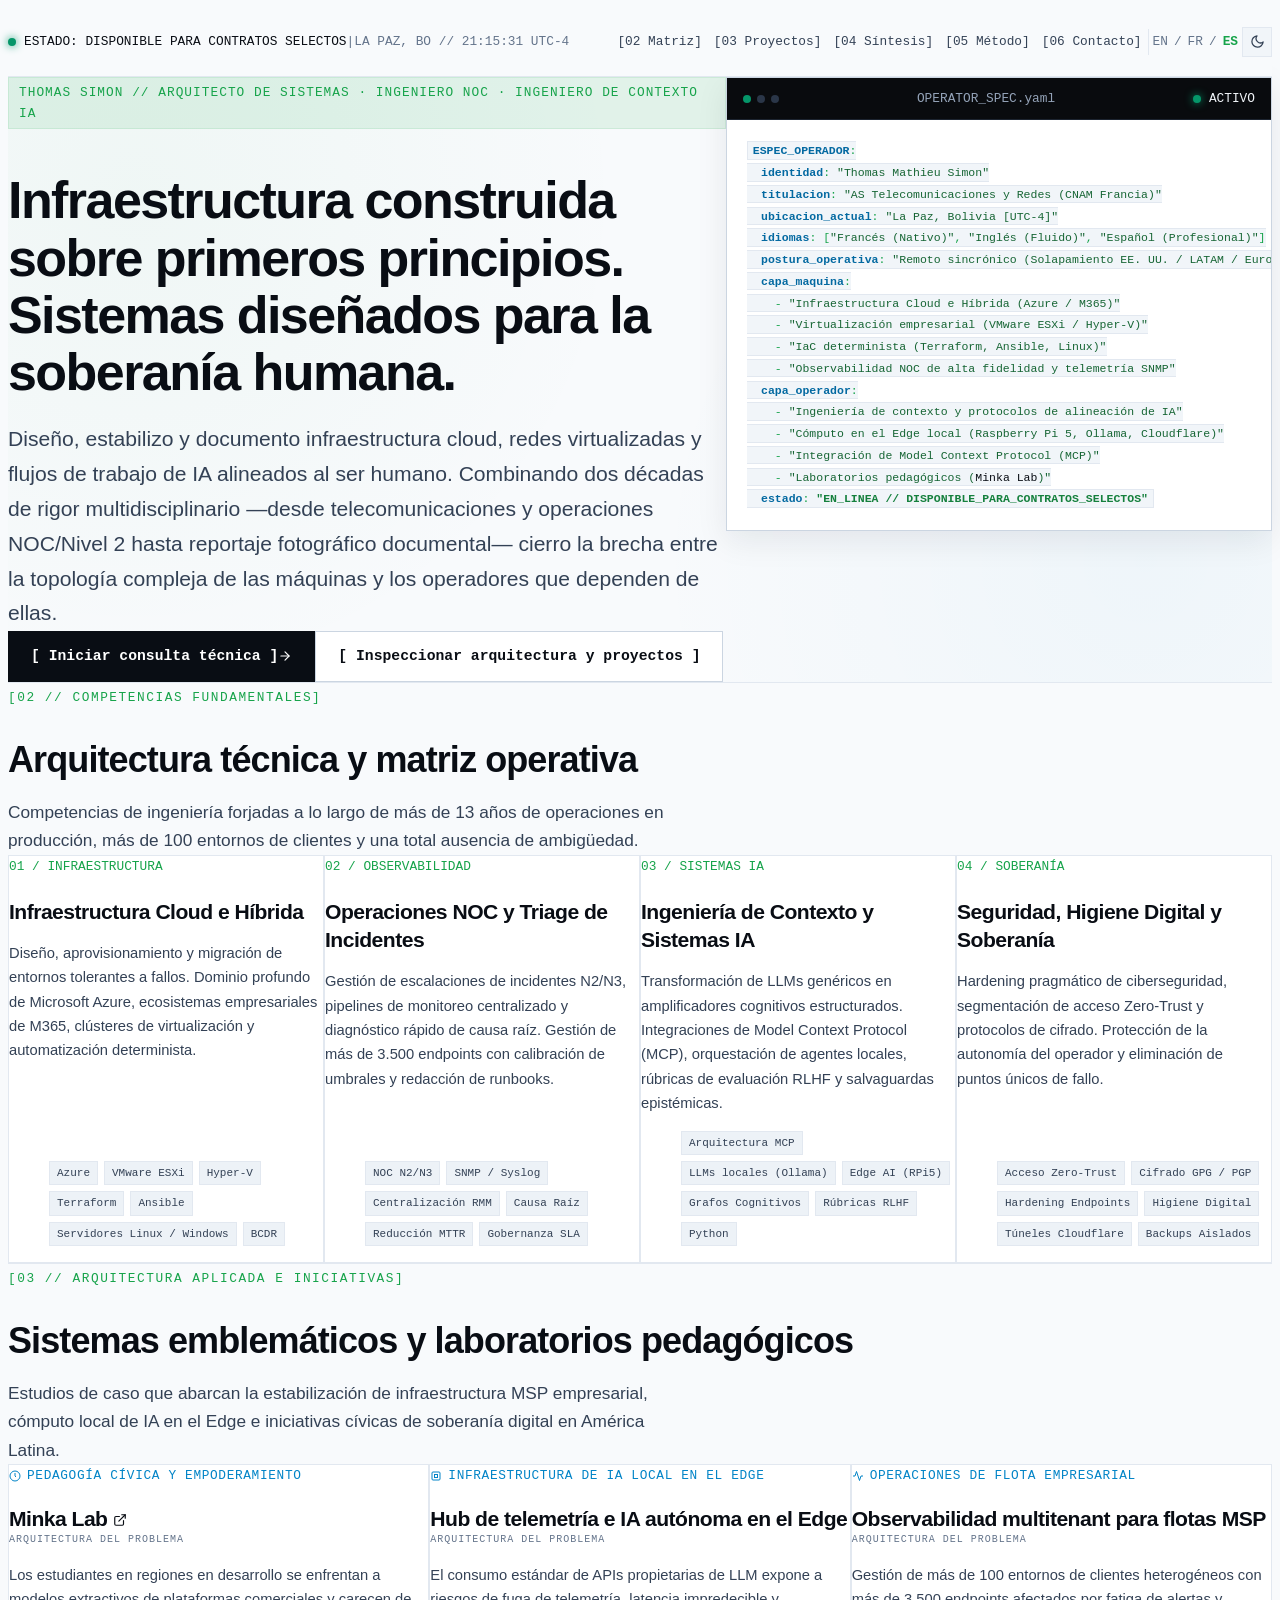
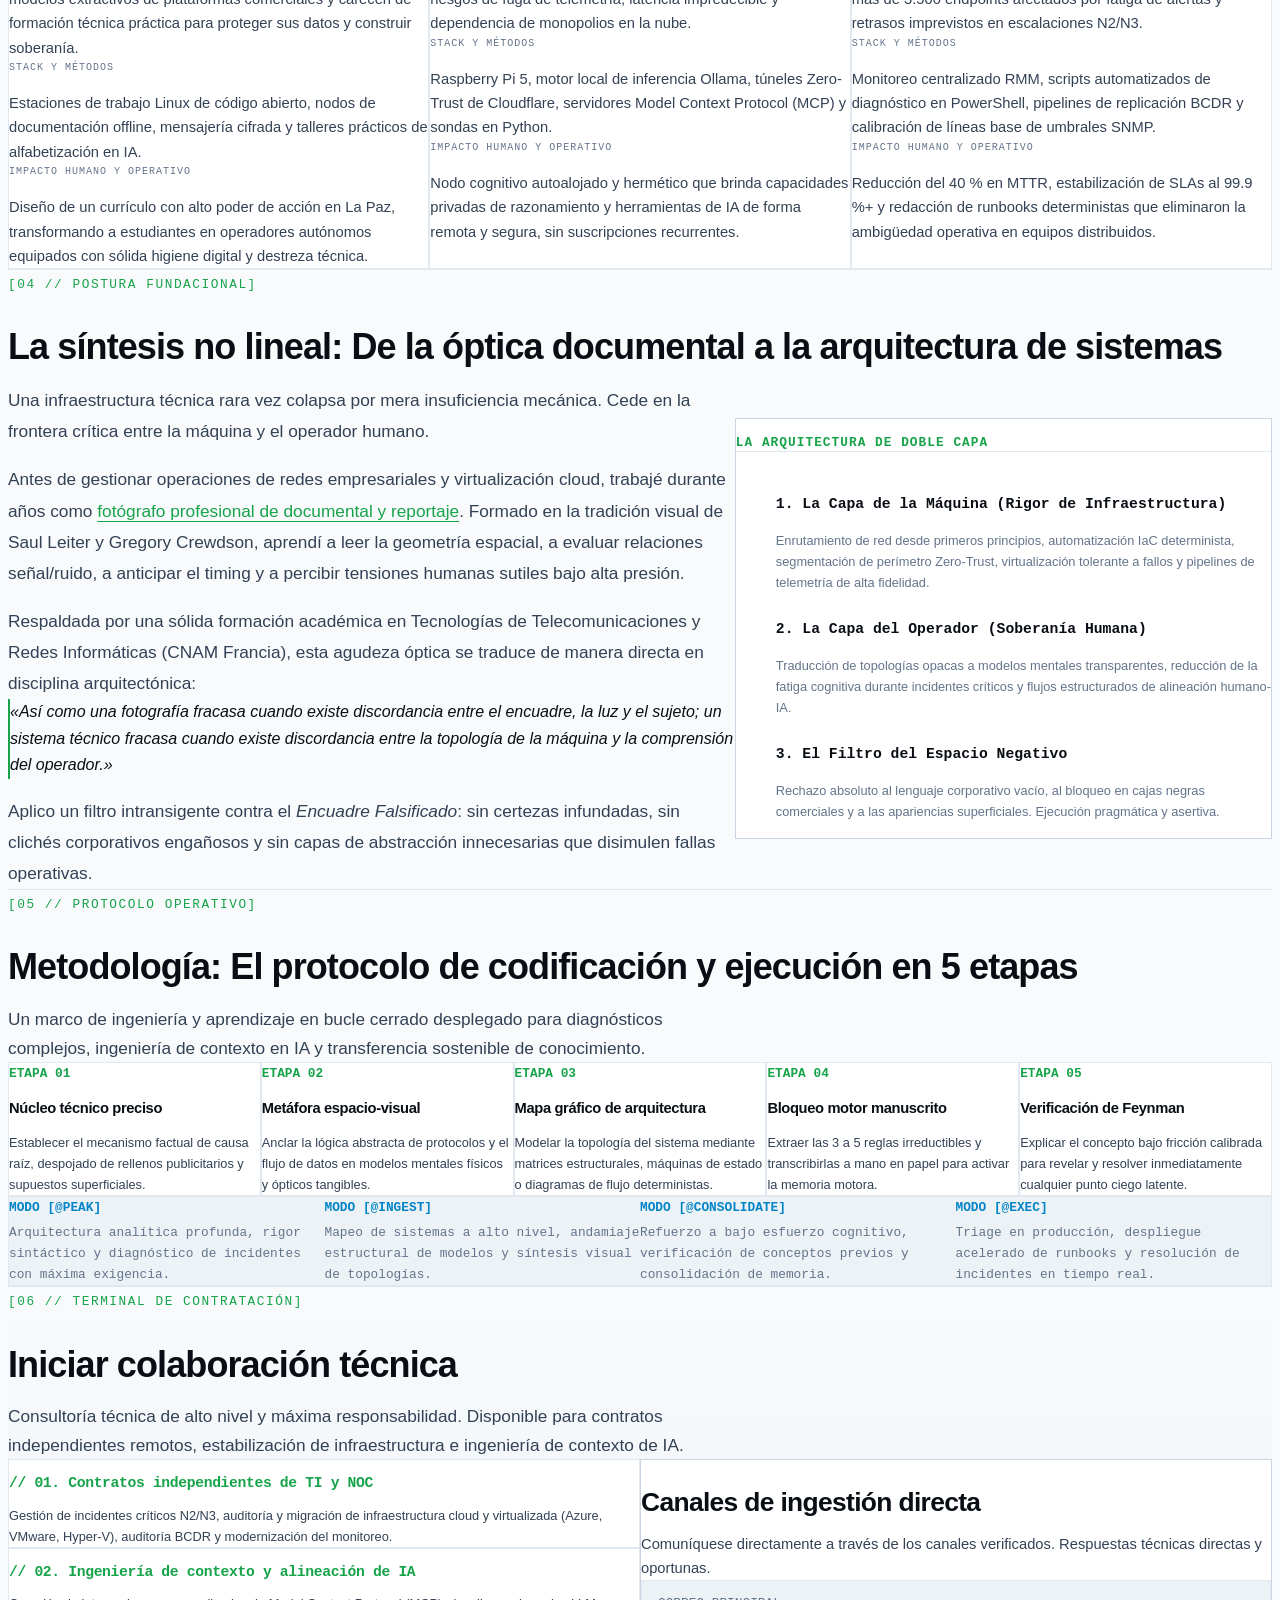
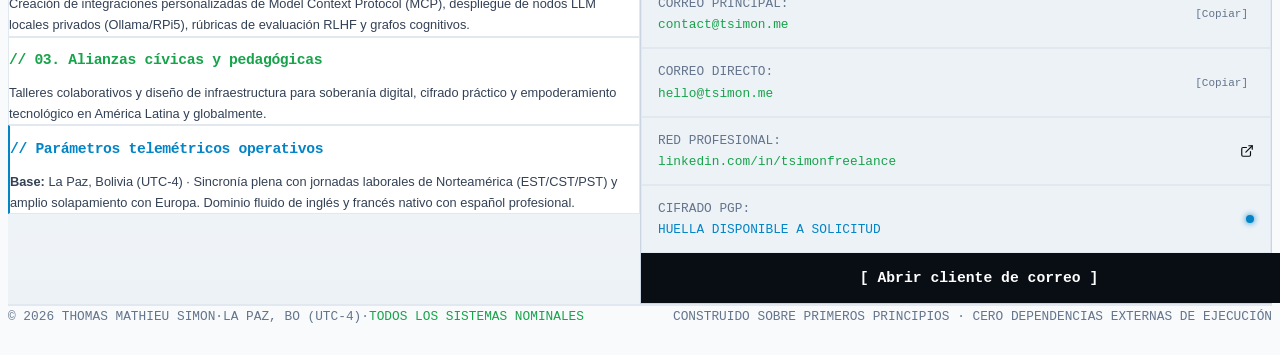
==== commit 068f2590: "Added portfolio links Engineered with AI human context architecture" ====
--- a/es.html
+++ b/es.html
@@ -374,7 +374,7 @@
               Una infraestructura técnica rara vez colapsa por mera insuficiencia mecánica. Cede en la frontera crítica entre la máquina y el operador humano.
             </p>
             <p>
-              Antes de gestionar operaciones de redes empresariales y virtualización cloud, trabajé durante años como fotógrafo profesional de documental y reportaje. Formado en la tradición visual de Saul Leiter y Gregory Crewdson, aprendí a leer la geometría espacial, a evaluar relaciones señal/ruido, a anticipar el timing y a percibir tensiones humanas sutiles bajo alta presión.
+              Antes de gestionar operaciones de redes empresariales y virtualización cloud, trabajé durante años como <a href="https://photo.tsimon.me" target="_blank" rel="noopener noreferrer" class="inline-link" title="Portafolio Fotográfico de Thomas Simon">fotógrafo profesional de documental y reportaje</a>. Formado en la tradición visual de Saul Leiter y Gregory Crewdson, aprendí a leer la geometría espacial, a evaluar relaciones señal/ruido, a anticipar el timing y a percibir tensiones humanas sutiles bajo alta presión.
             </p>
             <p>
               Respaldada por una sólida formación académica en Tecnologías de Telecomunicaciones y Redes Informáticas (CNAM Francia), esta agudeza óptica se traduce de manera directa en disciplina arquitectónica:
--- a/style.css
+++ b/style.css
@@ -236,10 +236,11 @@
   text-decoration: underline;
   text-decoration-thickness: 1px;
   text-underline-offset: 4px;
+  transition: color var(--transition-fast);
 }
 
 a.inline-link:hover {
-  color: #c4ff57;
+  color: var(--accent-cyan);
 }
 
 code, kbd, samp, pre {
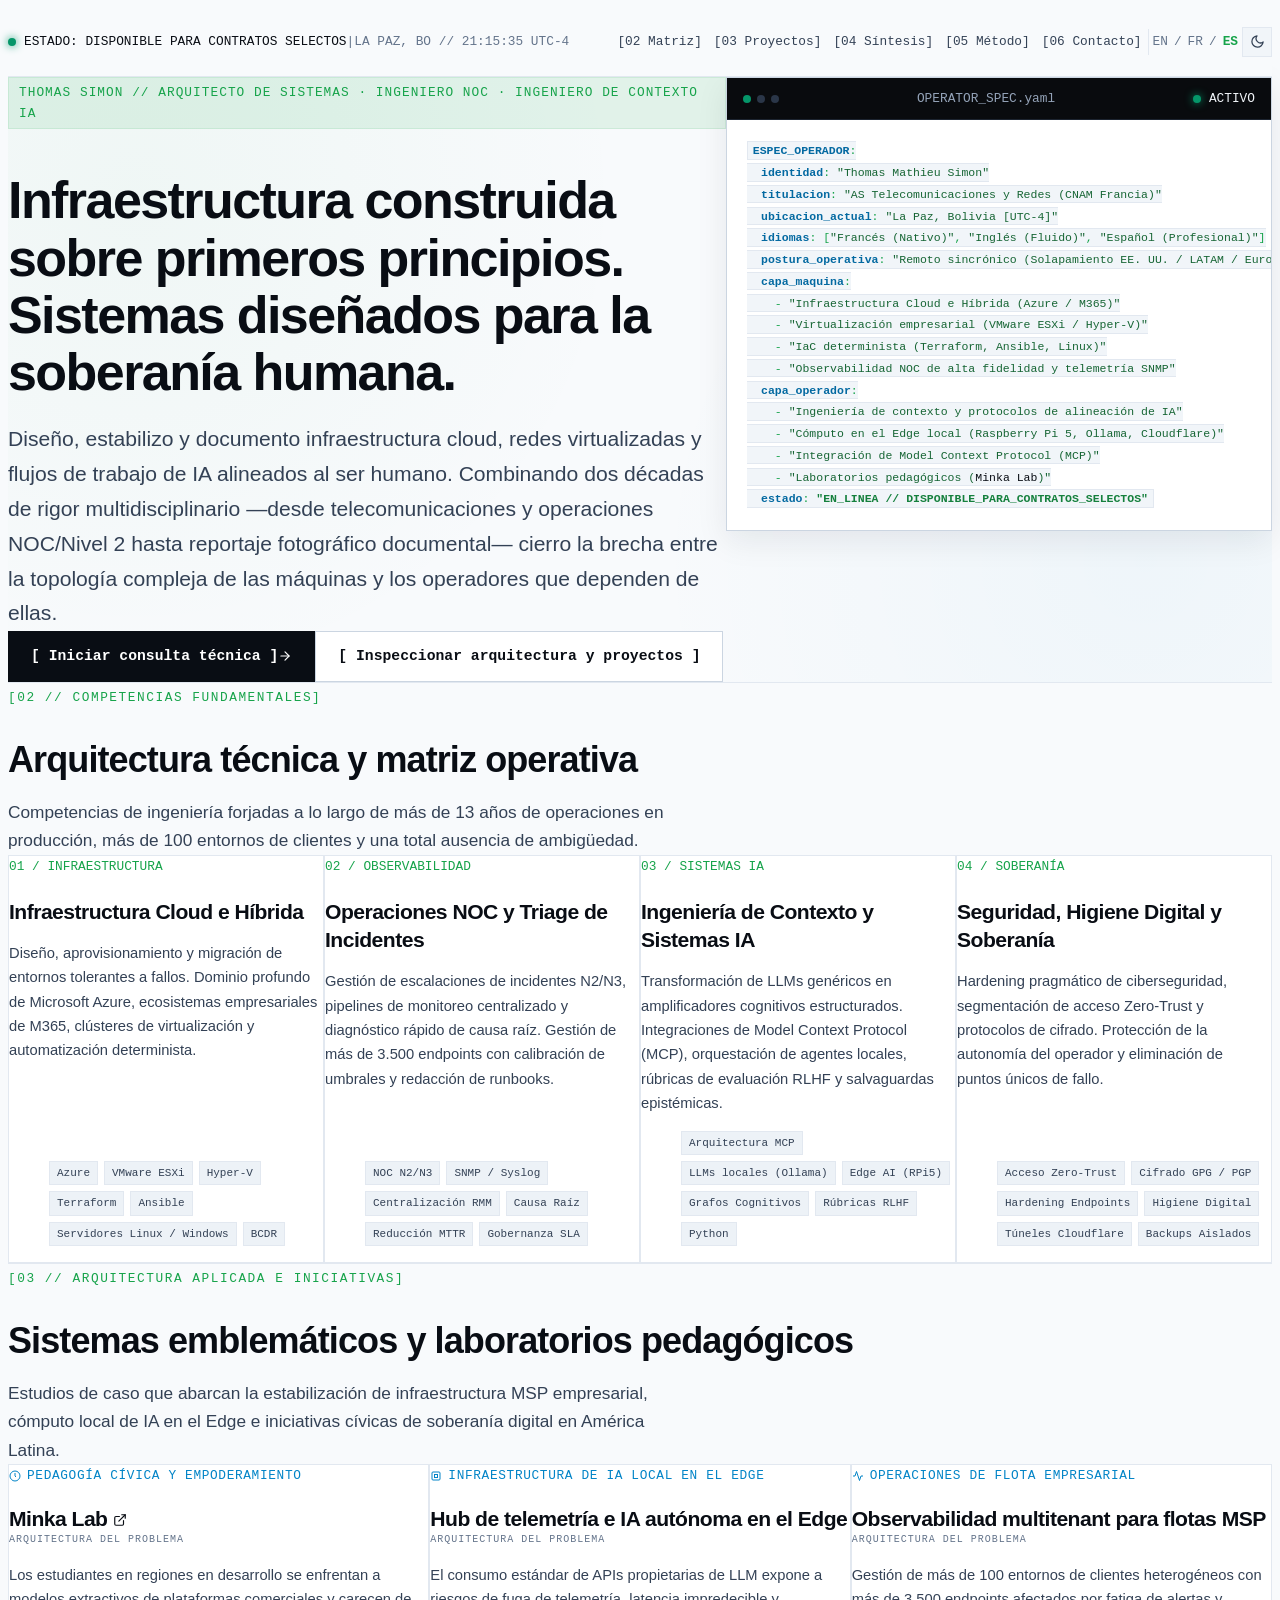
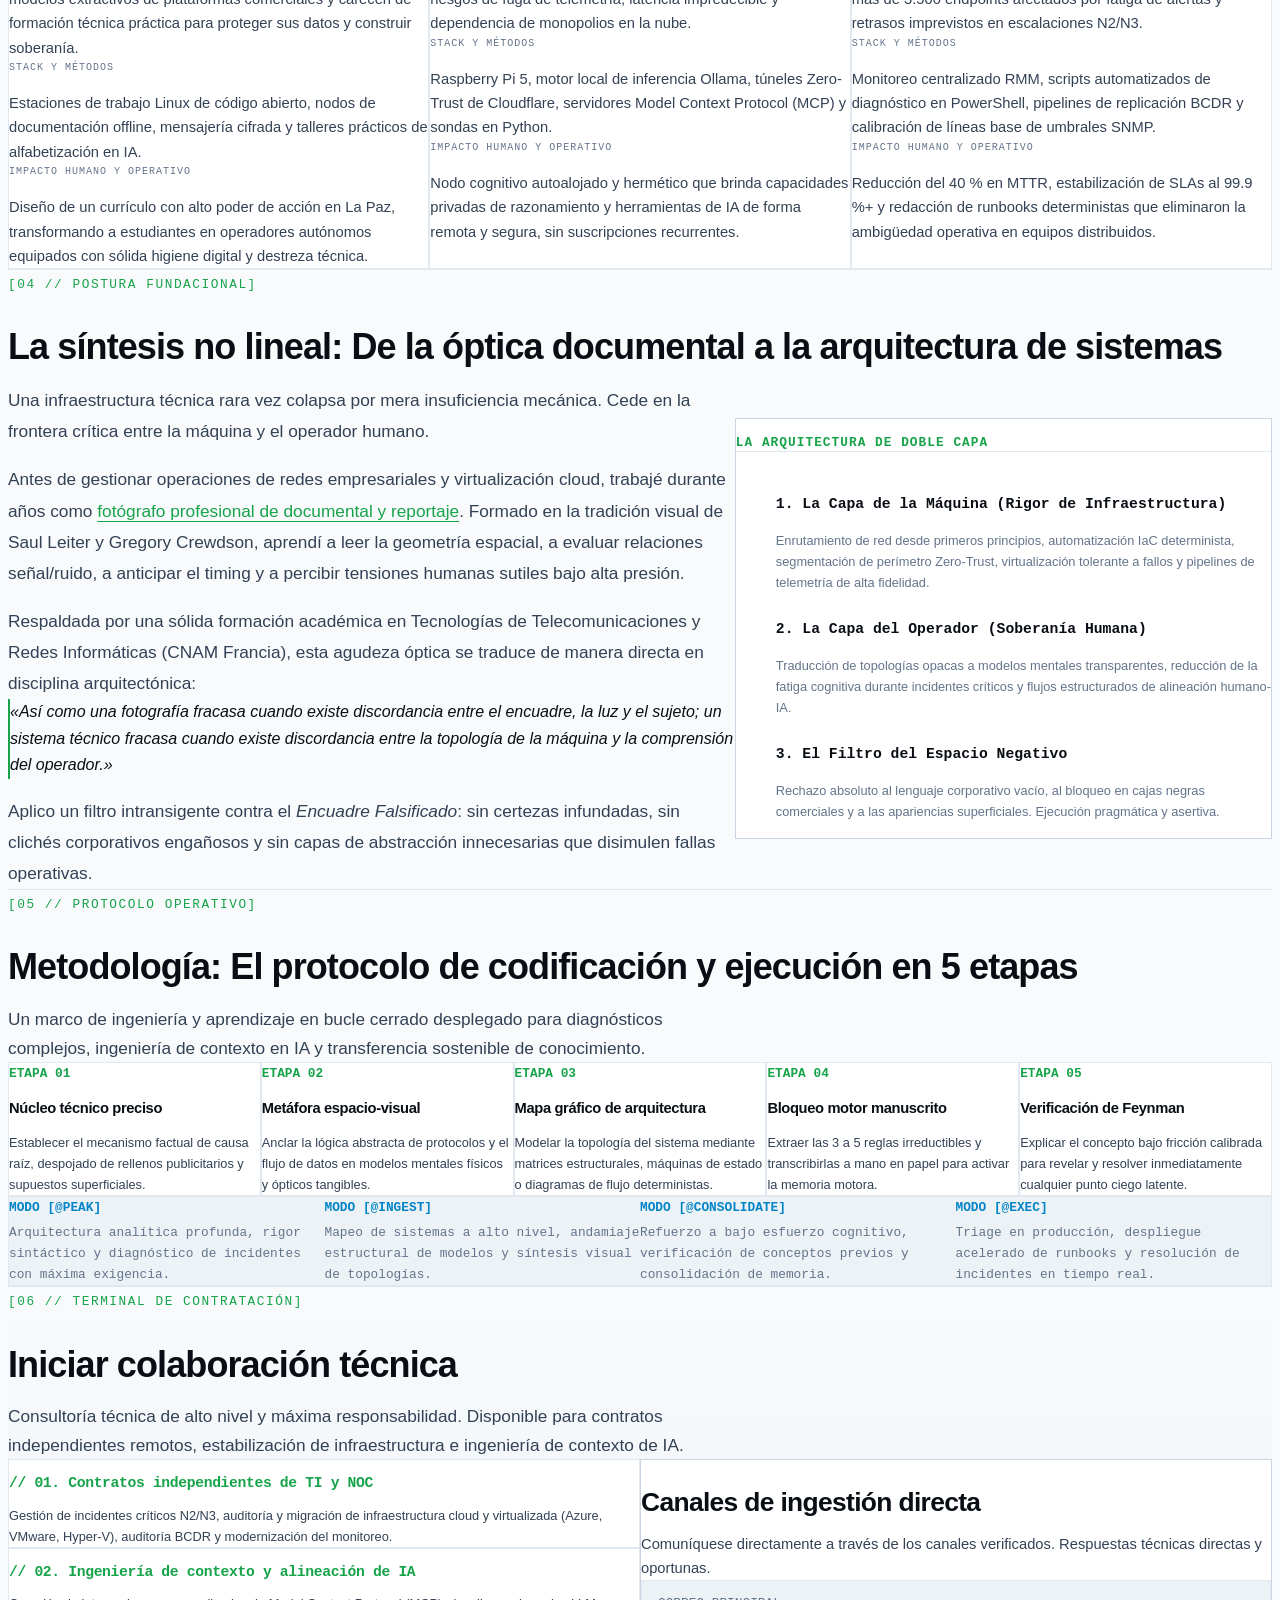
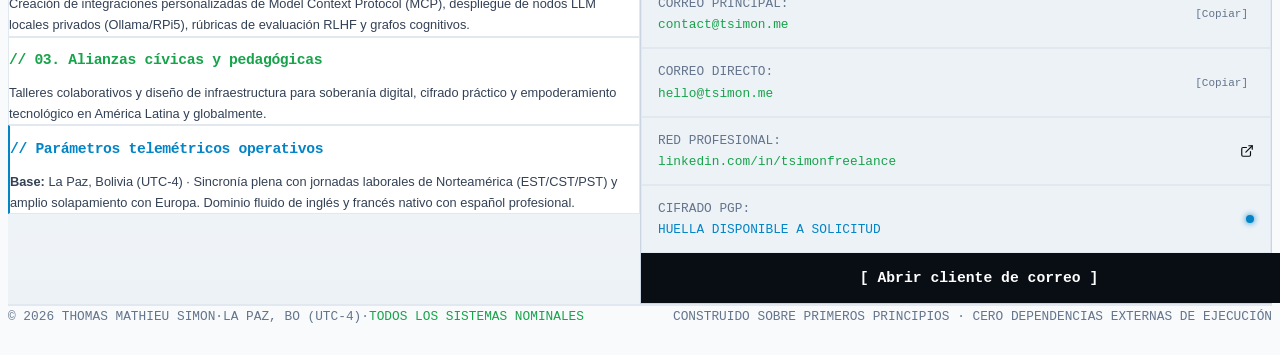
==== commit d129c7a5: "Updated and implemented new favicons assets" ====
--- a/es.html
+++ b/es.html
@@ -22,9 +22,9 @@
   <link rel="alternate" hreflang="x-default" href="index.html">
 
   <!-- Favicons & App Manifest -->
-  <link rel="icon" type="image/x-icon" href="favicon.ico">
-  <link rel="icon" type="image/png" sizes="32x32" href="favicon-32x32.png">
-  <link rel="icon" type="image/png" sizes="16x16" href="favicon-16x16.png">
+  <link rel="icon" type="image/png" href="favicon-96x96.png" sizes="96x96">
+  <link rel="icon" type="image/svg+xml" href="favicon.svg">
+  <link rel="shortcut icon" href="favicon.ico">
   <link rel="apple-touch-icon" sizes="180x180" href="apple-touch-icon.png">
   <link rel="manifest" href="site.webmanifest">
   <meta name="theme-color" content="#090b0e">
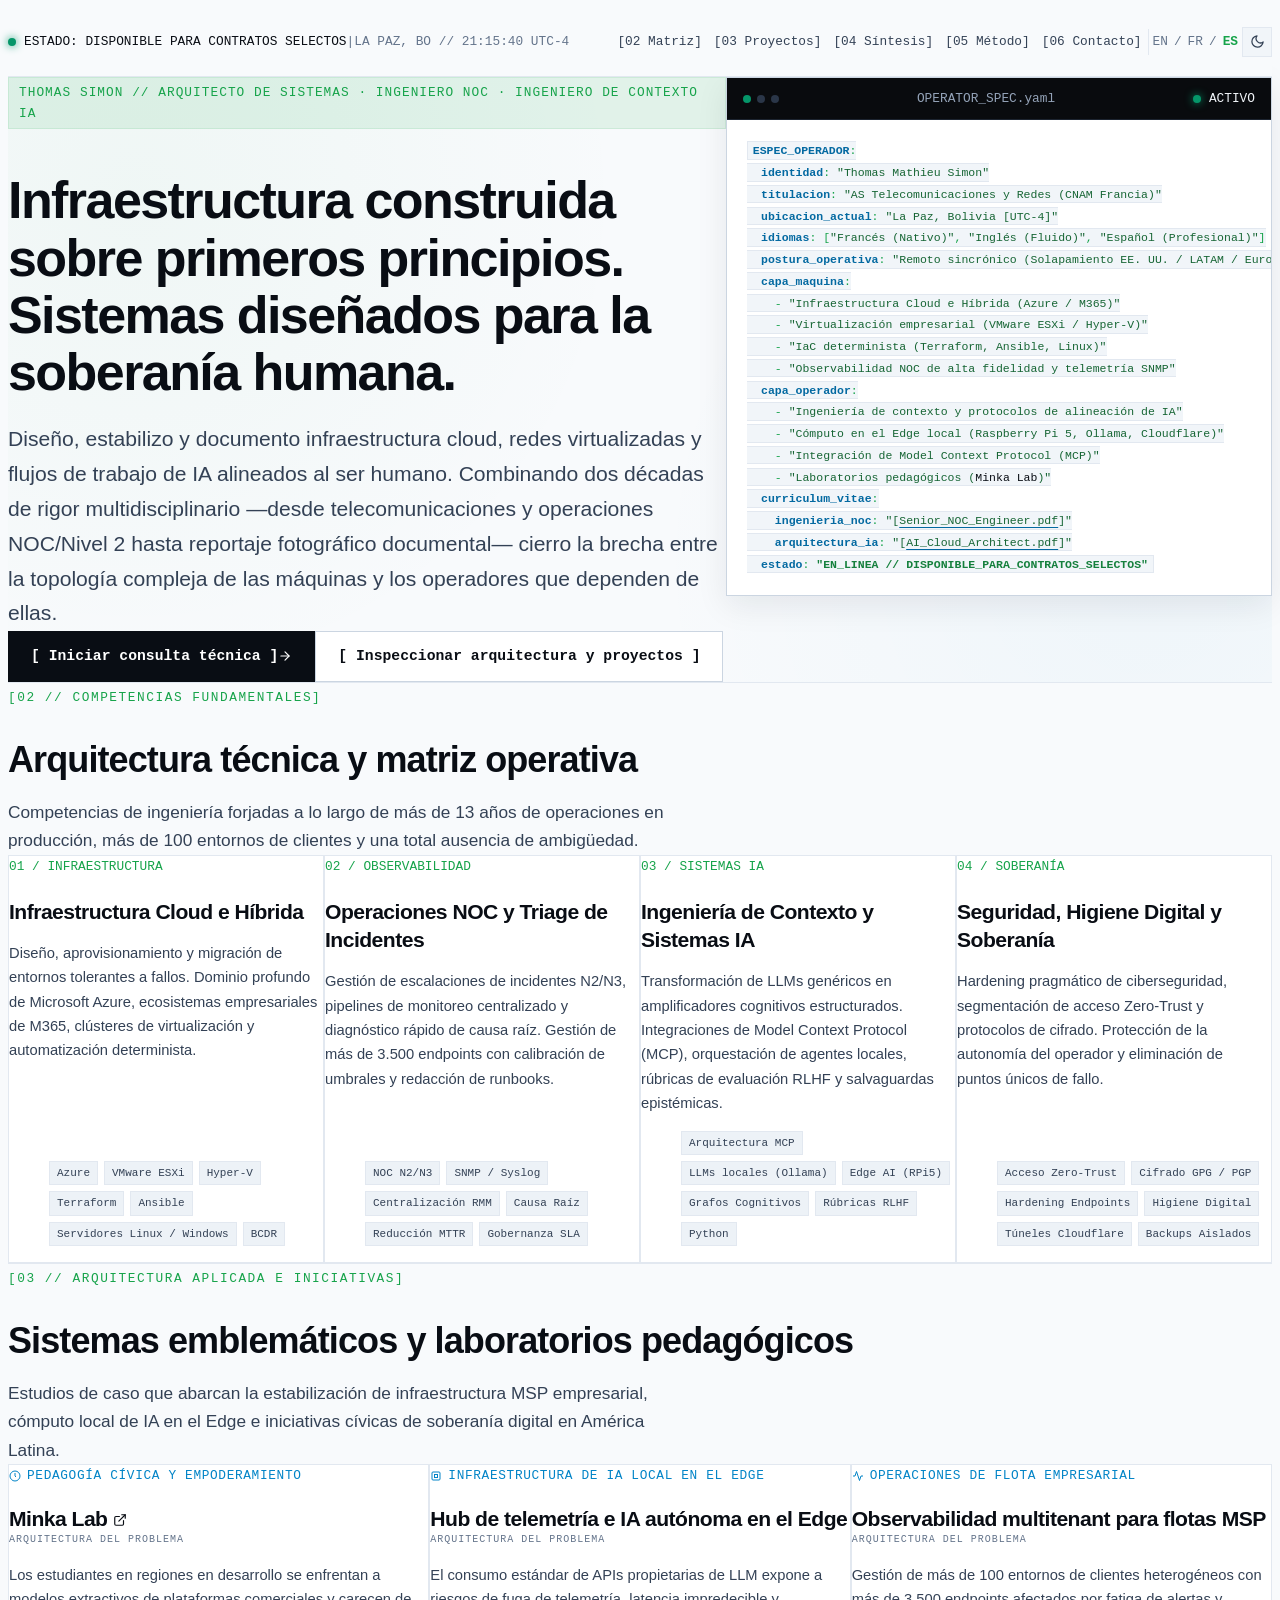
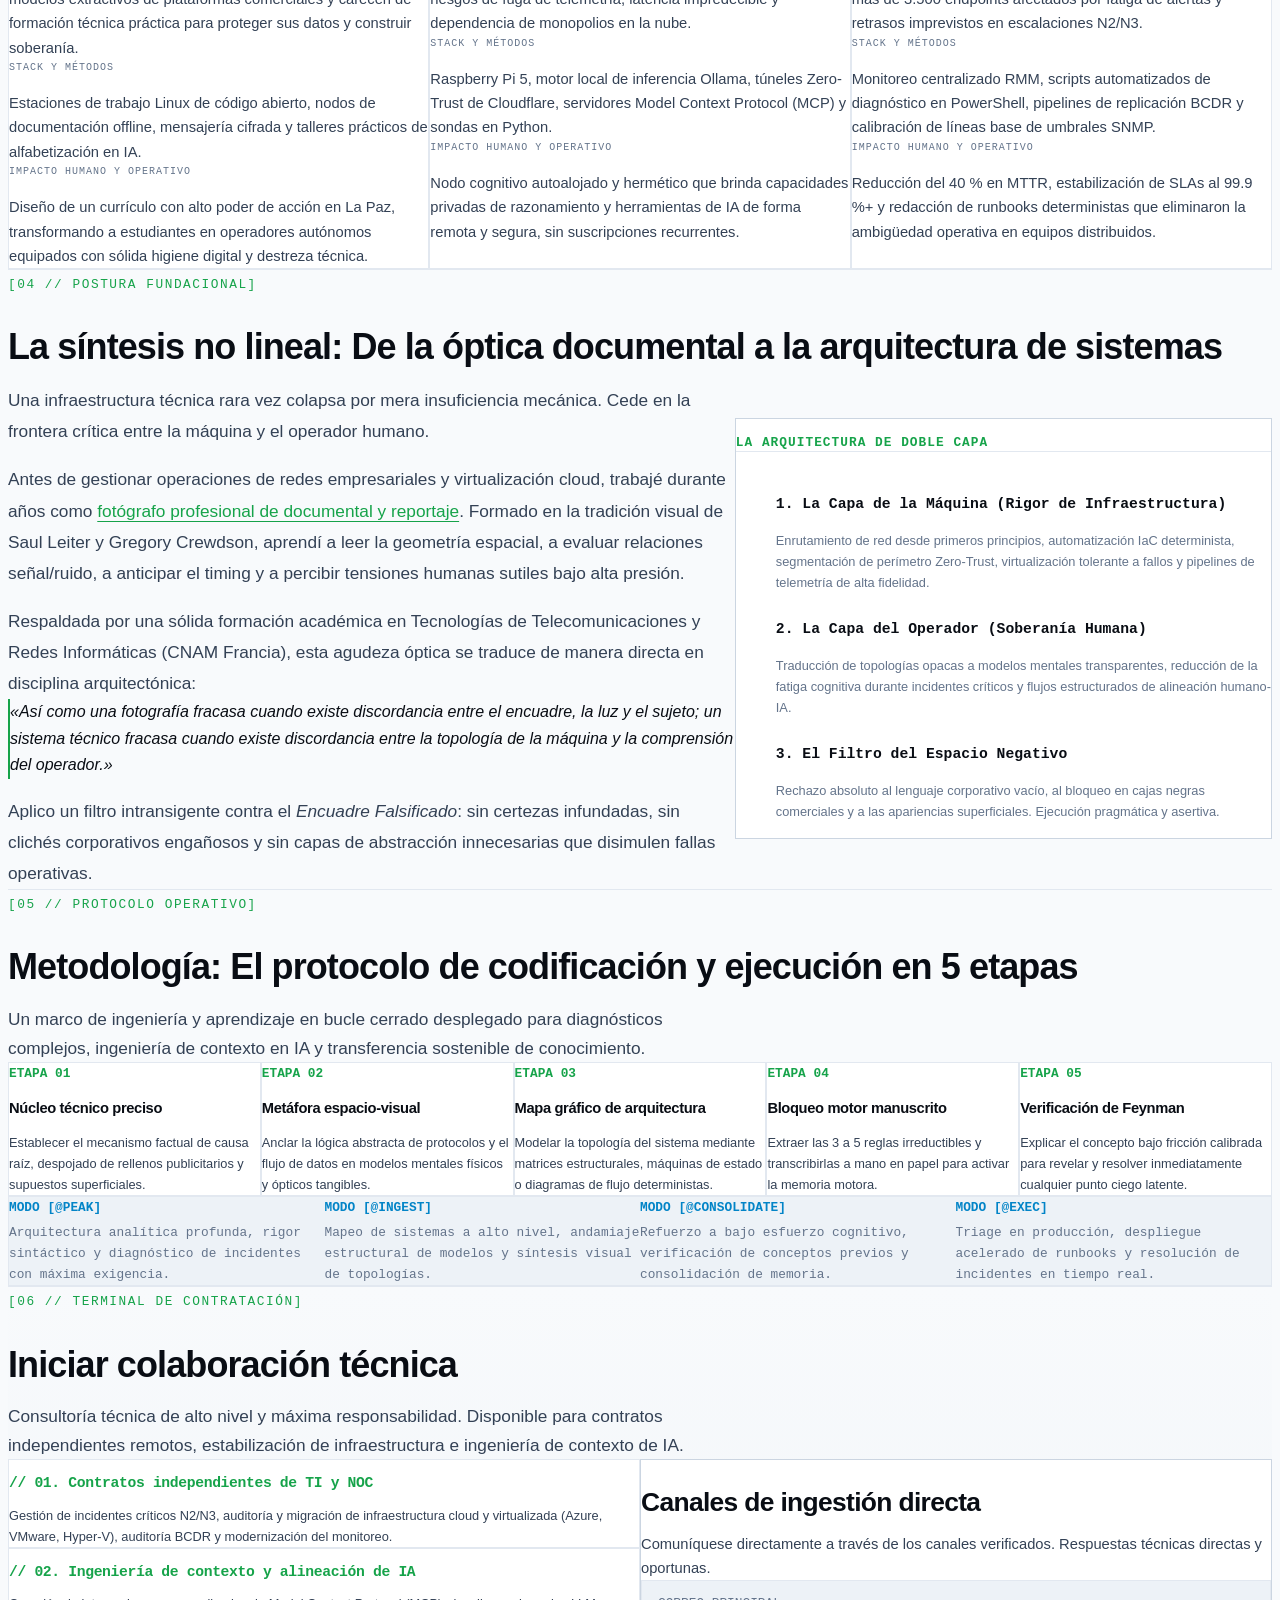
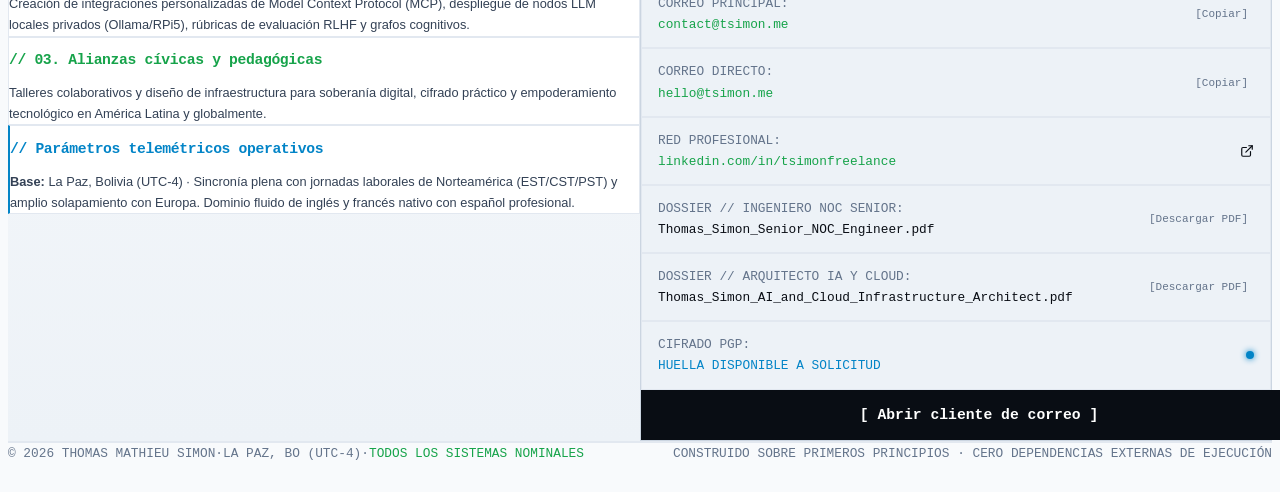
==== commit 44651355: "Refining content, adding resumes sections and files" ====
--- a/es.html
+++ b/es.html
@@ -163,6 +163,9 @@
     - <span class="string">"Cómputo en el Edge local (Raspberry Pi 5, Ollama, Cloudflare)"</span>
     - <span class="string">"Integración de Model Context Protocol (MCP)"</span>
     - <span class="string">"Laboratorios pedagógicos (<a href=\"https://minkalab.net\" target=\"_blank\" rel=\"noopener noreferrer\" class=\"code-link\" title=\"Visitar Minka Lab\">Minka Lab</a>)"</span>
+  <span class="key">curriculum_vitae</span>:
+    <span class="key">ingenieria_noc</span>: <span class="string">"[<a href="assets/Thomas_Simon_Senior_NOC_Engineer.pdf" download class="code-link" title="Descargar CV Ingeniero NOC Senior (PDF)">Senior_NOC_Engineer.pdf</a>]"</span>
+    <span class="key">arquitectura_ia</span>: <span class="string">"[<a href="assets/Thomas_Simon_AI_and_Cloud_Infrastructure_Architect.pdf" download class="code-link" title="Descargar CV Arquitecto IA y Cloud (PDF)">AI_Cloud_Architect.pdf</a>]"</span>
   <span class="key">estado</span>: <span class="highlight">"EN_LINEA // DISPONIBLE_PARA_CONTRATOS_SELECTOS"</span></code></pre>
           </aside>
         </div>
@@ -559,6 +562,24 @@
                 <svg width="14" height="14" viewBox="0 0 24 24" fill="none" stroke="currentColor" stroke-width="2" stroke-linecap="round" stroke-linejoin="round" aria-hidden="true"><path d="M18 13v6a2 2 0 0 1-2 2H5a2 2 0 0 1-2-2V8a2 2 0 0 1 2-2h6"></path><polyline points="15 3 21 3 21 9"></polyline><line x1="10" y1="14" x2="21" y2="3"></line></svg>
               </a>
 
+              <!-- Dossier verificado: Ingeniero NOC Senior -->
+              <div class="channel-item">
+                <div>
+                  <span class="channel-label">DOSSIER // INGENIERO NOC SENIOR:</span><br>
+                  <span class="channel-value" style="color: var(--text-primary);">Thomas_Simon_Senior_NOC_Engineer.pdf</span>
+                </div>
+                <a href="assets/Thomas_Simon_Senior_NOC_Engineer.pdf" download class="copy-btn" title="Descargar CV Ingeniero NOC Senior (PDF)">[Descargar PDF]</a>
+              </div>
+
+              <!-- Dossier verificado: Arquitecto IA y Cloud -->
+              <div class="channel-item">
+                <div>
+                  <span class="channel-label">DOSSIER // ARQUITECTO IA Y CLOUD:</span><br>
+                  <span class="channel-value" style="color: var(--text-primary);">Thomas_Simon_AI_and_Cloud_Infrastructure_Architect.pdf</span>
+                </div>
+                <a href="assets/Thomas_Simon_AI_and_Cloud_Infrastructure_Architect.pdf" download class="copy-btn" title="Descargar CV Arquitecto IA y Cloud (PDF)">[Descargar PDF]</a>
+              </div>
+
               <!-- Encryption Status -->
               <div class="channel-item">
                 <div>
--- a/style.css
+++ b/style.css
@@ -1107,11 +1107,12 @@
   font-family: var(--font-mono);
   font-size: 11px;
   border-radius: var(--radius-xs);
-  transition: color var(--transition-fast);
+  transition: color var(--transition-fast), border-color var(--transition-fast);
+  text-decoration: none;
 }
 
 .copy-btn:hover {
-  color: var(--text-primary);
+  color: var(--accent-lime);
 }
 
 /* --------------------------------------------------------------------------
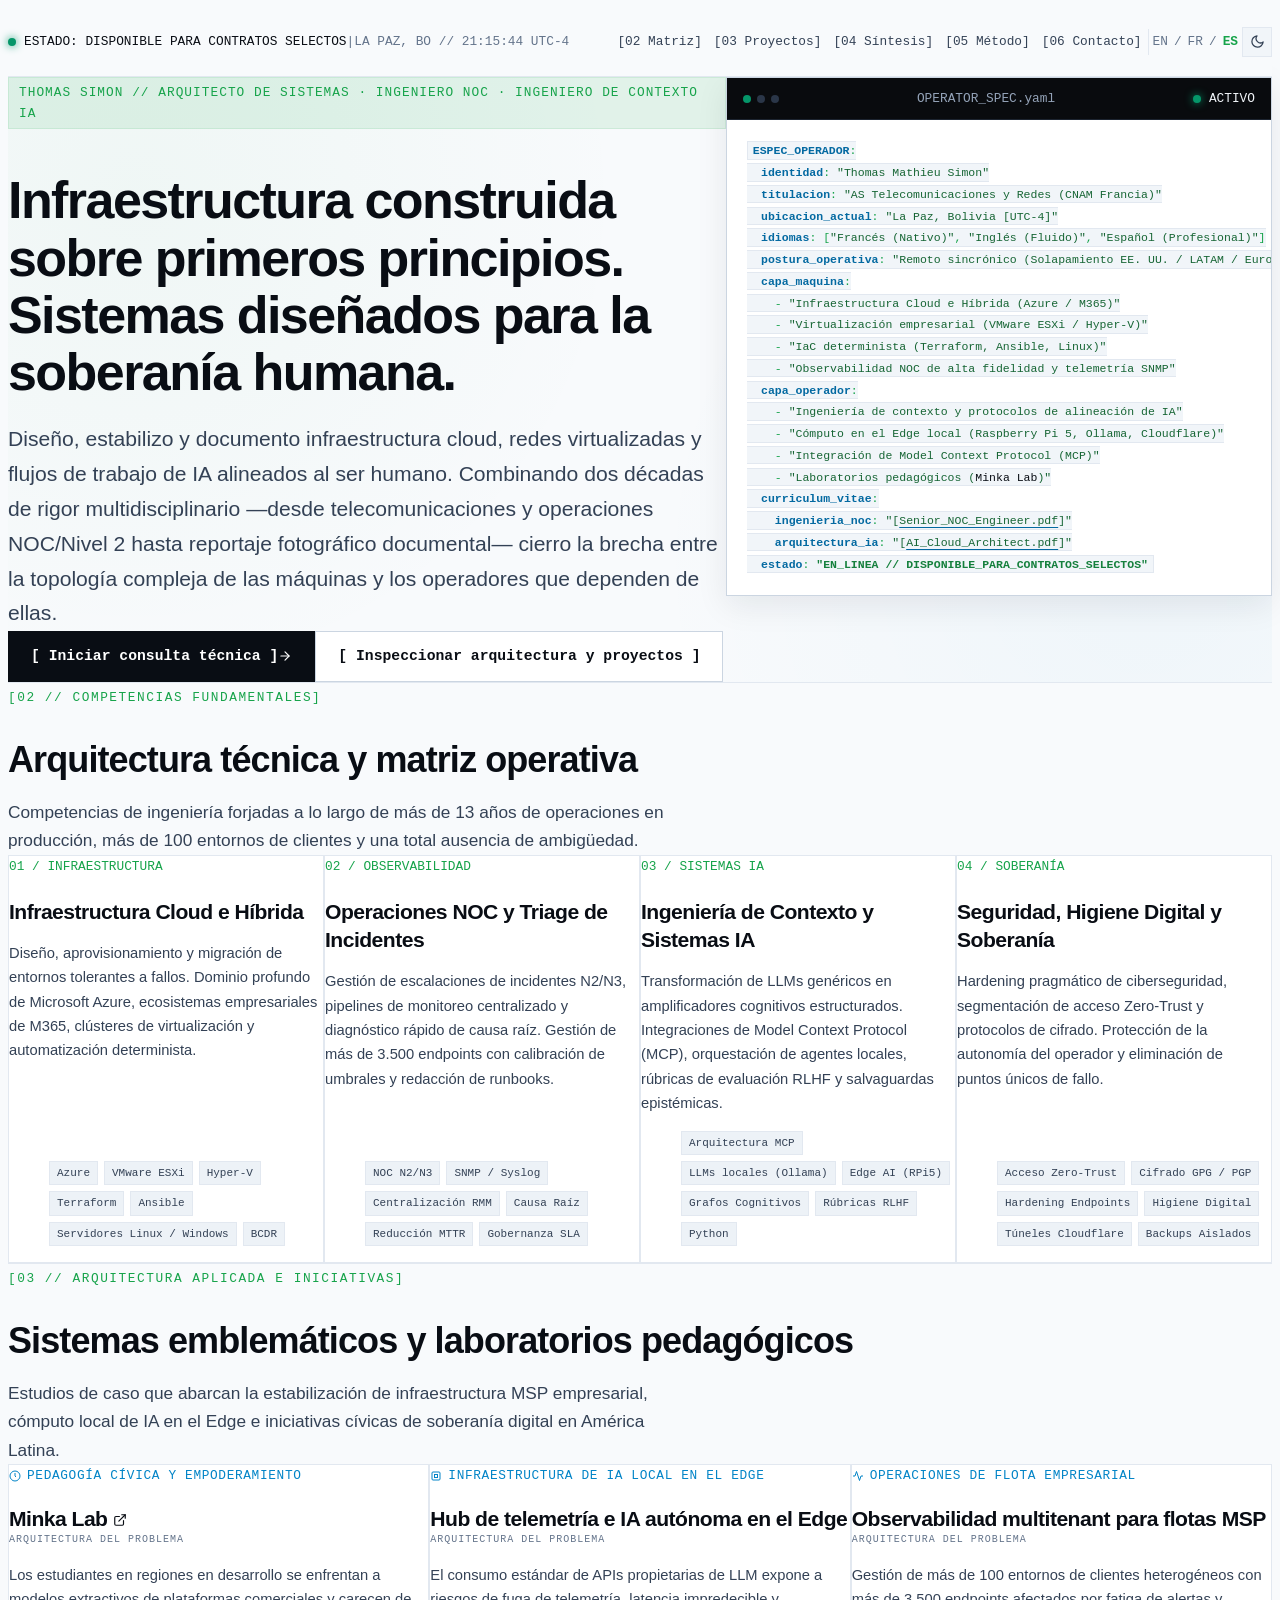
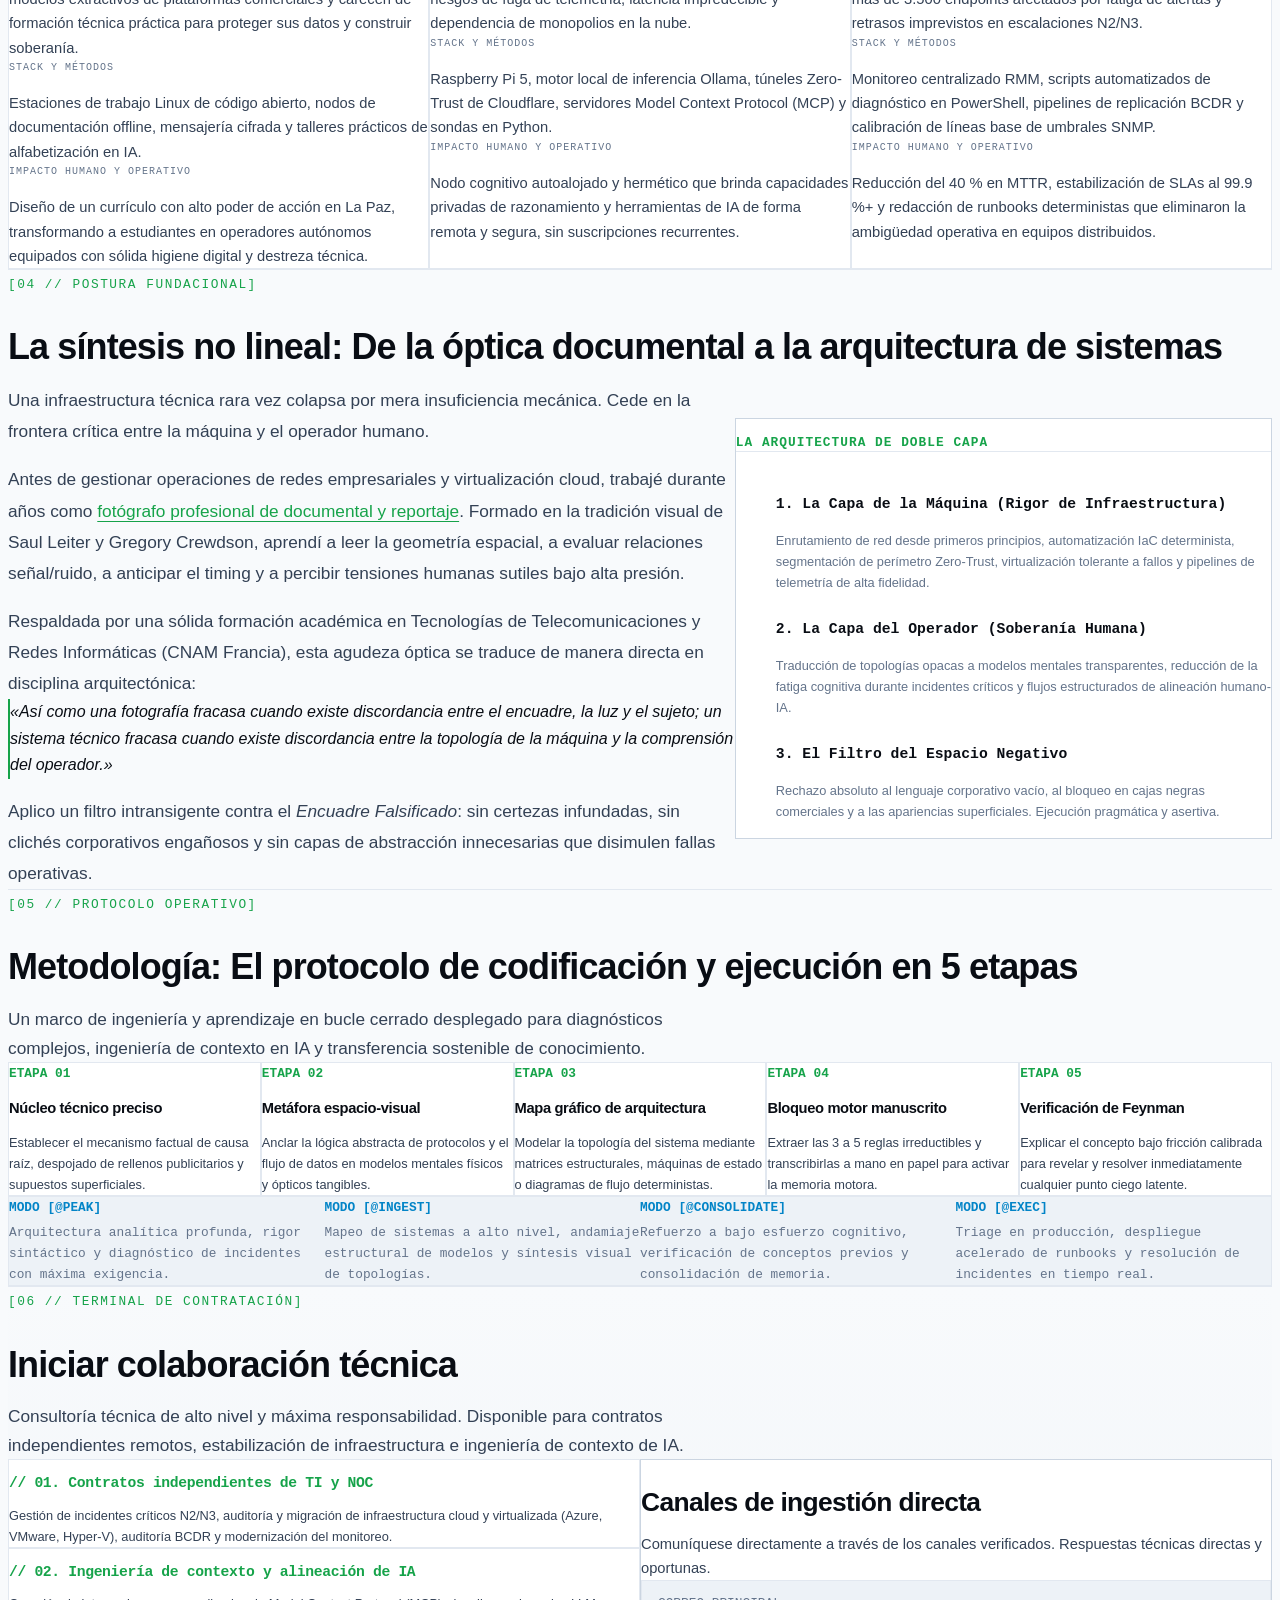
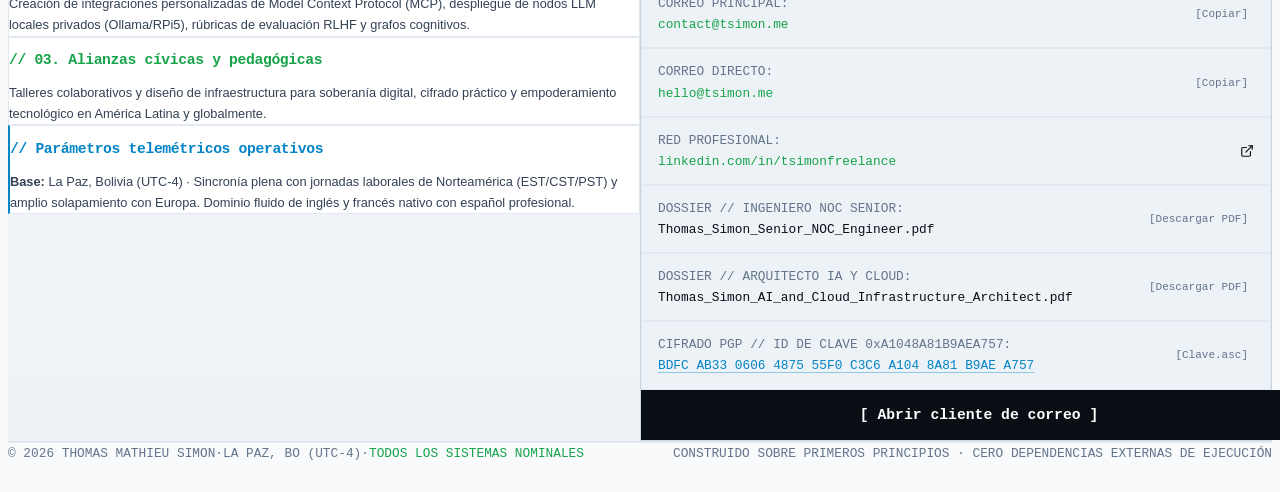
==== commit 682b0c33: "Refining content, adding public PGP key information" ====
--- a/es.html
+++ b/es.html
@@ -580,13 +580,15 @@
                 <a href="assets/Thomas_Simon_AI_and_Cloud_Infrastructure_Architect.pdf" download class="copy-btn" title="Descargar CV Arquitecto IA y Cloud (PDF)">[Descargar PDF]</a>
               </div>
 
-              <!-- Encryption Status -->
+              <!-- Cifrado PGP y Huella Digital -->
               <div class="channel-item">
-                <div>
-                  <span class="channel-label">CIFRADO PGP:</span><br>
-                  <span class="channel-value" style="color: var(--accent-cyan);">HUELLA DISPONIBLE A SOLICITUD</span>
+                <div style="min-width: 0;">
+                  <span class="channel-label">CIFRADO PGP // ID DE CLAVE 0xA1048A81B9AEA757:</span><br>
+                  <a href="assets/Thomas M. Simon ts67200@gmail.com-(0xA1048A81B9AEA757)-public.asc" download="Thomas_M_Simon_0xA1048A81B9AEA757_public.asc" class="channel-value pgp-link" title="Descargar clave pública PGP (.asc)">
+                    BDFC AB33 0606 4875 55F0 C3C6 A104 8A81 B9AE A757
+                  </a>
                 </div>
-                <span class="status-indicator" style="background: var(--accent-cyan); box-shadow: 0 0 6px var(--accent-cyan);"></span>
+                <a href="assets/Thomas M. Simon ts67200@gmail.com-(0xA1048A81B9AEA757)-public.asc" download="Thomas_M_Simon_0xA1048A81B9AEA757_public.asc" class="copy-btn" title="Descargar clave pública PGP (.asc)">[Clave.asc]</a>
               </div>
             </div>
 
--- a/style.css
+++ b/style.css
@@ -1098,6 +1098,33 @@
   font-weight: 500;
 }
 
+.pgp-link {
+  color: var(--accent-cyan);
+  text-decoration: underline;
+  text-decoration-color: rgba(56, 189, 248, 0.4);
+  text-underline-offset: 3px;
+  word-break: break-word;
+  transition: all var(--transition-fast);
+  display: inline-block;
+  line-height: 1.4;
+  font-family: var(--font-mono);
+}
+
+.pgp-link:hover {
+  color: var(--accent-lime);
+  text-decoration-color: var(--accent-lime);
+}
+
+[data-theme="light"] .pgp-link {
+  color: #0284c7;
+  text-decoration-color: rgba(2, 132, 199, 0.4);
+}
+
+[data-theme="light"] .pgp-link:hover {
+  color: #15803d;
+  text-decoration-color: #15803d;
+}
+
 .copy-btn {
   background: none;
   border: none;
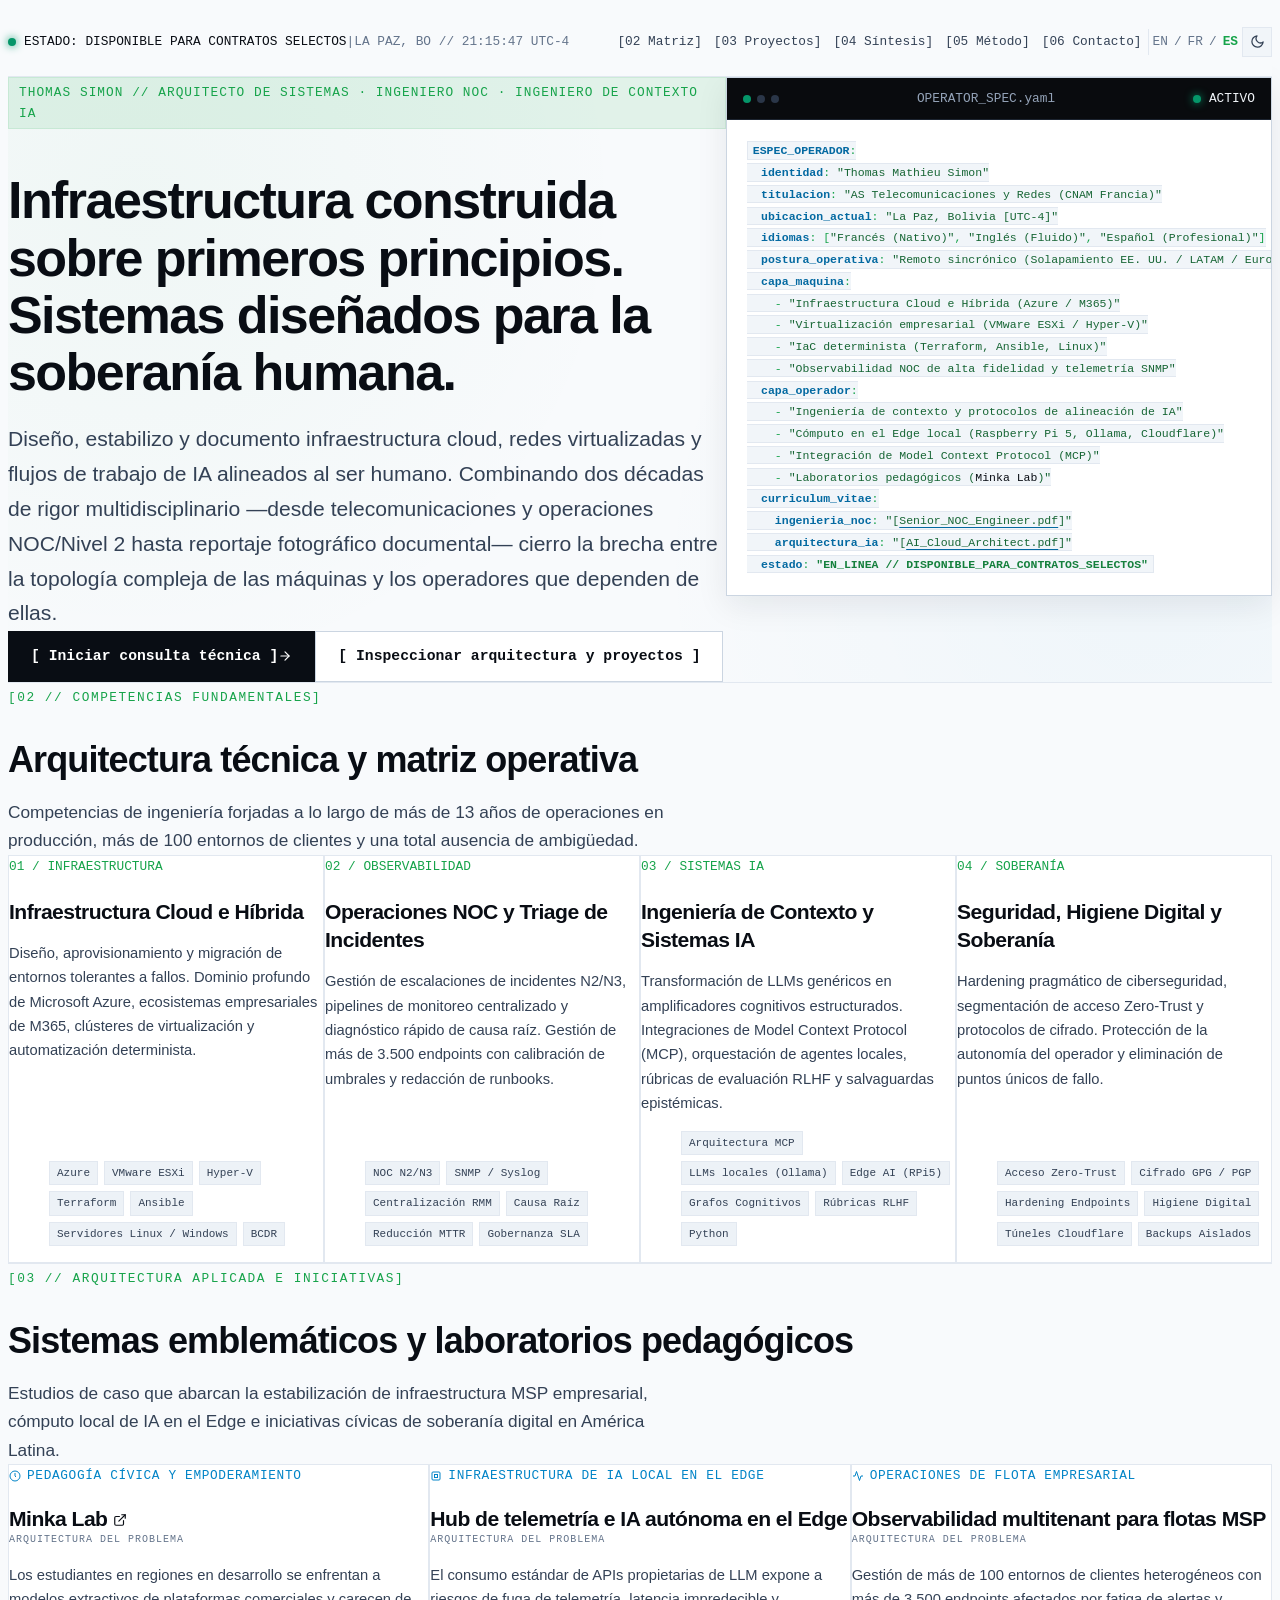
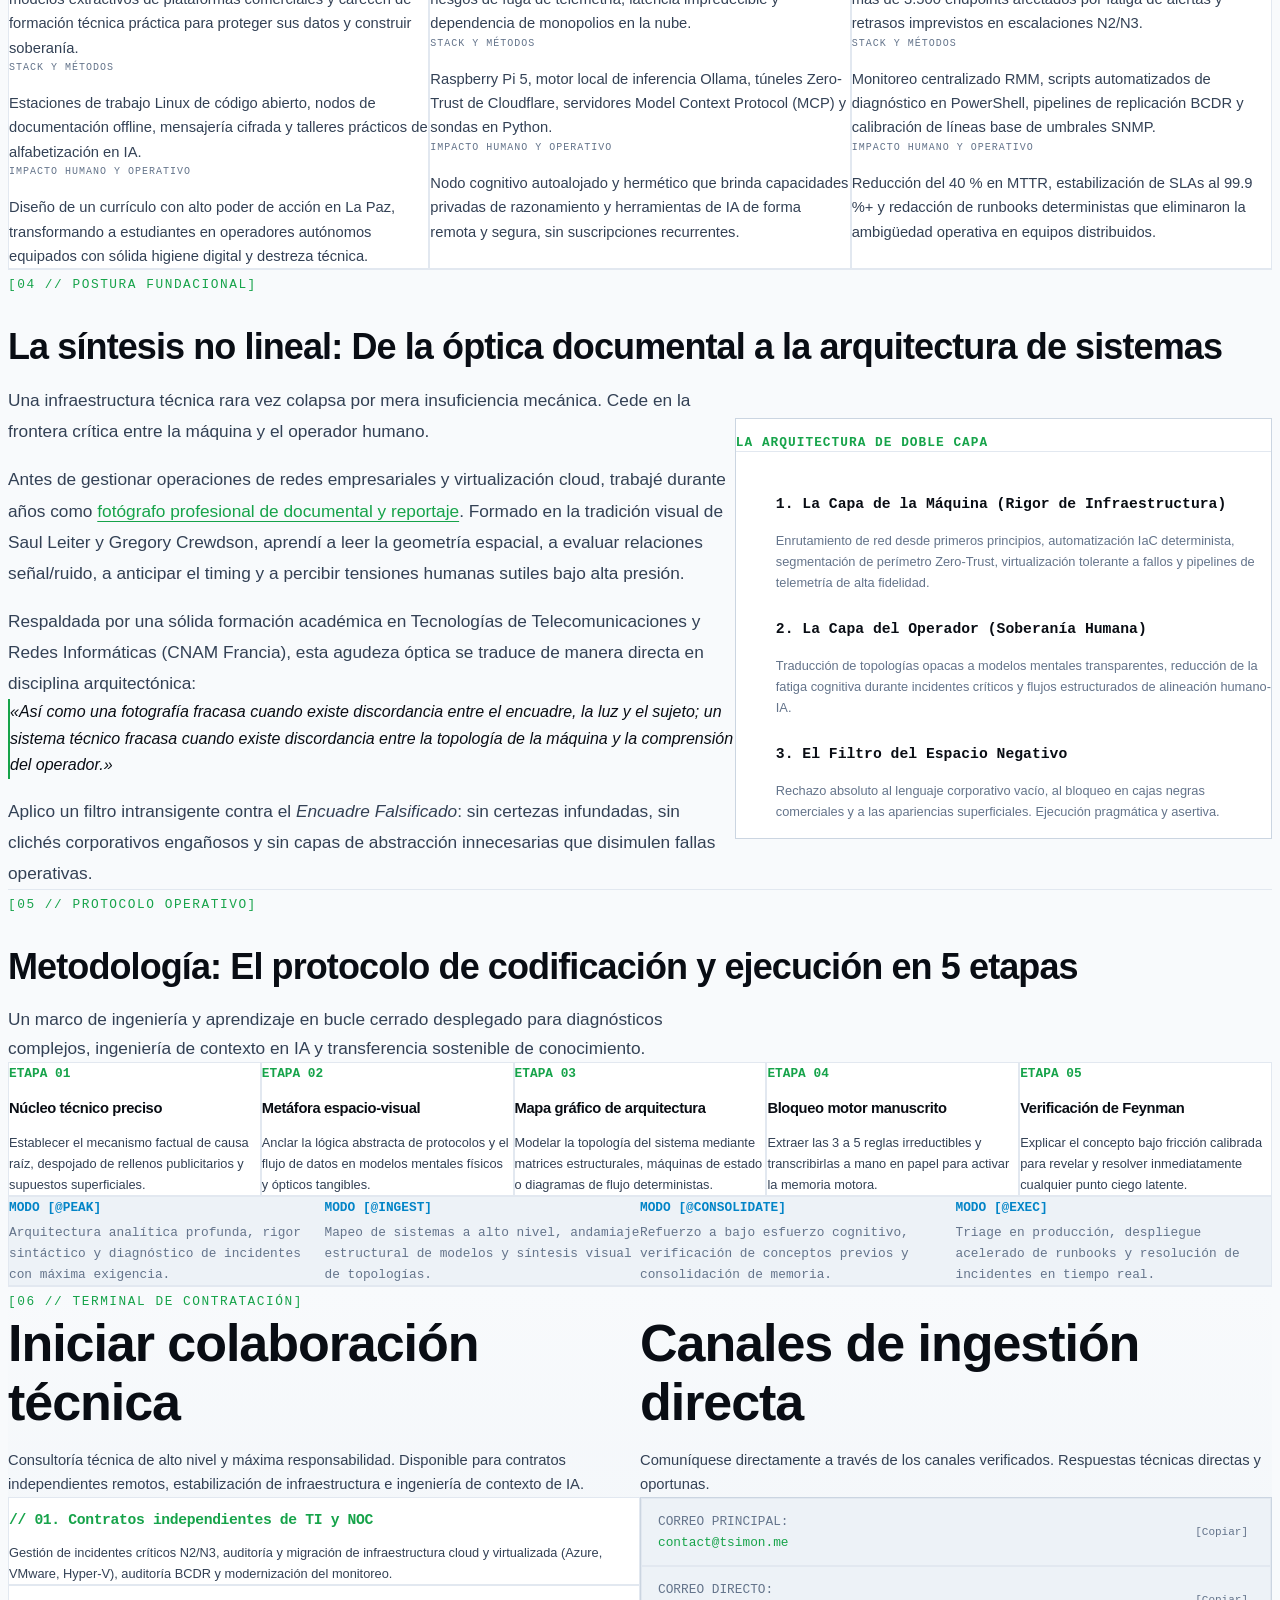
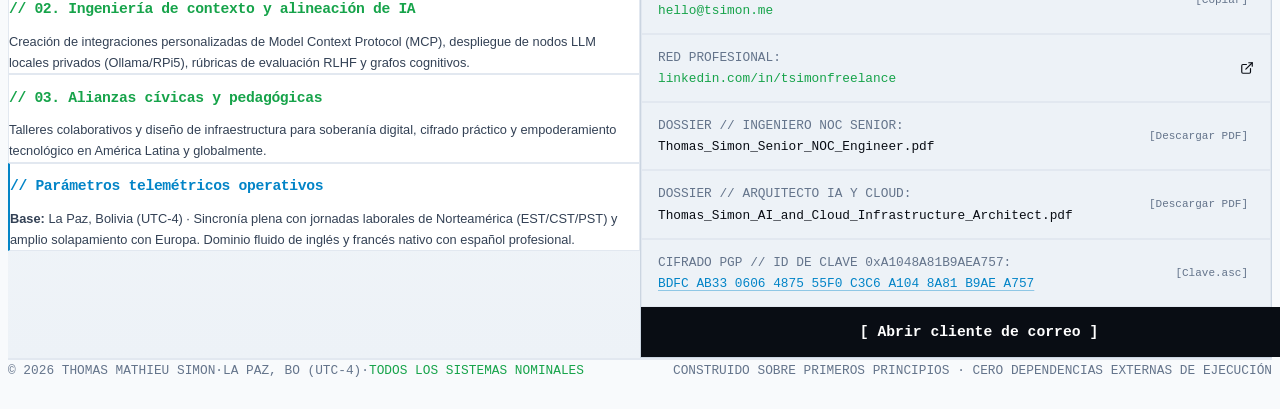
==== commit 5293feb9: "Balance Section 06 engagement terminal headers and column alignment" ====
--- a/es.html
+++ b/es.html
@@ -489,112 +489,124 @@
          ======================================================================= -->
     <section id="contact" class="section-wrapper contact-section" aria-labelledby="contact-heading">
       <div class="container">
-        <header class="section-header">
+        <div class="contact-section-tag">
           <span class="section-tag">[06 // TERMINAL DE CONTRATACIÓN]</span>
-          <h2 id="contact-heading">Iniciar colaboración técnica</h2>
-          <p class="section-subtitle">
-            Consultoría técnica de alto nivel y máxima responsabilidad. Disponible para contratos independientes remotos, estabilización de infraestructura e ingeniería de contexto de IA.
-          </p>
-        </header>
+        </div>
 
         <div class="contact-grid">
-          <!-- Engagement Models -->
-          <div class="engagement-models">
-            <div class="engagement-model-card">
-              <h3 class="engagement-model-title">// 01. Contratos independientes de TI y NOC</h3>
-              <p class="engagement-model-desc">
-                Gestión de incidentes críticos N2/N3, auditoría y migración de infraestructura cloud y virtualizada (Azure, VMware, Hyper-V), auditoría BCDR y modernización del monitoreo.
-              </p>
-            </div>
-
-            <div class="engagement-model-card">
-              <h3 class="engagement-model-title">// 02. Ingeniería de contexto y alineación de IA</h3>
-              <p class="engagement-model-desc">
-                Creación de integraciones personalizadas de Model Context Protocol (MCP), despliegue de nodos LLM locales privados (Ollama/RPi5), rúbricas de evaluación RLHF y grafos cognitivos.
-              </p>
-            </div>
-
-            <div class="engagement-model-card">
-              <h3 class="engagement-model-title">// 03. Alianzas cívicas y pedagógicas</h3>
-              <p class="engagement-model-desc">
-                Talleres colaborativos y diseño de infraestructura para soberanía digital, cifrado práctico y empoderamiento tecnológico en América Latina y globalmente.
-              </p>
-            </div>
-
-            <div class="engagement-model-card" style="border-left: 2px solid var(--accent-cyan);">
-              <h3 class="engagement-model-title" style="color: var(--accent-cyan);">// Parámetros telemétricos operativos</h3>
-              <p class="engagement-model-desc">
-                <strong>Base:</strong> La Paz, Bolivia (UTC-4) · Sincronía plena con jornadas laborales de Norteamérica (EST/CST/PST) y amplio solapamiento con Europa. Dominio fluido de inglés y francés nativo con español profesional.
-              </p>
-            </div>
-          </div>
-
-          <!-- Direct Communication Channels -->
-          <div class="contact-channels-card">
-            <h3 class="channels-title">Canales de ingestión directa</h3>
-            <p class="channels-subtitle">Comuníquese directamente a través de los canales verificados. Respuestas técnicas directas y oportunas.</p>
-
-            <div class="channels-list">
-              <!-- Primary Email -->
-              <div class="channel-item">
-                <div>
-                  <span class="channel-label">CORREO PRINCIPAL:</span><br>
-                  <a href="mailto:contact@tsimon.me" class="channel-value">contact@tsimon.me</a>
+          <!-- Left Column: Iniciar colaboración técnica -->
+          <div class="contact-col contact-left-col">
+            <header class="contact-col-header">
+              <h2 id="contact-heading" class="contact-title">Iniciar colaboración técnica</h2>
+              <p class="contact-subtitle">
+                Consultoría técnica de alto nivel y máxima responsabilidad. Disponible para contratos independientes remotos, estabilización de infraestructura e ingeniería de contexto de IA.
+              </p>
+            </header>
+
+            <!-- Engagement Models -->
+            <div class="engagement-models">
+              <div class="engagement-model-card">
+                <h3 class="engagement-model-title">// 01. Contratos independientes de TI y NOC</h3>
+                <p class="engagement-model-desc">
+                  Gestión de incidentes críticos N2/N3, auditoría y migración de infraestructura cloud y virtualizada (Azure, VMware, Hyper-V), auditoría BCDR y modernización del monitoreo.
+                </p>
+              </div>
+
+              <div class="engagement-model-card">
+                <h3 class="engagement-model-title">// 02. Ingeniería de contexto y alineación de IA</h3>
+                <p class="engagement-model-desc">
+                  Creación de integraciones personalizadas de Model Context Protocol (MCP), despliegue de nodos LLM locales privados (Ollama/RPi5), rúbricas de evaluación RLHF y grafos cognitivos.
+                </p>
+              </div>
+
+              <div class="engagement-model-card">
+                <h3 class="engagement-model-title">// 03. Alianzas cívicas y pedagógicas</h3>
+                <p class="engagement-model-desc">
+                  Talleres colaborativos y diseño de infraestructura para soberanía digital, cifrado práctico y empoderamiento tecnológico en América Latina y globalmente.
+                </p>
+              </div>
+
+              <div class="engagement-model-card" style="border-left: 2px solid var(--accent-cyan);">
+                <h3 class="engagement-model-title" style="color: var(--accent-cyan);">// Parámetros telemétricos operativos</h3>
+                <p class="engagement-model-desc">
+                  <strong>Base:</strong> La Paz, Bolivia (UTC-4) · Sincronía plena con jornadas laborales de Norteamérica (EST/CST/PST) y amplio solapamiento con Europa. Dominio fluido de inglés y francés nativo con español profesional.
+                </p>
+              </div>
+            </div>
+          </div>
+
+          <!-- Right Column: Canales de ingestión directa -->
+          <div class="contact-col contact-right-col">
+            <header class="contact-col-header">
+              <h3 class="contact-title channels-title">Canales de ingestión directa</h3>
+              <p class="contact-subtitle channels-subtitle">
+                Comuníquese directamente a través de los canales verificados. Respuestas técnicas directas y oportunas.
+              </p>
+            </header>
+
+            <div class="contact-channels-card">
+              <div class="channels-list">
+                <!-- Primary Email -->
+                <div class="channel-item">
+                  <div>
+                    <span class="channel-label">CORREO PRINCIPAL:</span><br>
+                    <a href="mailto:contact@tsimon.me" class="channel-value">contact@tsimon.me</a>
+                  </div>
+                  <button type="button" class="copy-btn" data-copy="contact@tsimon.me" aria-label="Copiar correo principal">[Copiar]</button>
                 </div>
-                <button type="button" class="copy-btn" data-copy="contact@tsimon.me" aria-label="Copiar correo principal">[Copiar]</button>
+
+                <!-- Secondary Email -->
+                <div class="channel-item">
+                  <div>
+                    <span class="channel-label">CORREO DIRECTO:</span><br>
+                    <a href="mailto:hello@tsimon.me" class="channel-value">hello@tsimon.me</a>
+                  </div>
+                  <button type="button" class="copy-btn" data-copy="hello@tsimon.me" aria-label="Copiar correo directo">[Copiar]</button>
+                </div>
+
+                <!-- LinkedIn -->
+                <a href="https://www.linkedin.com/in/tsimonfreelance/" target="_blank" rel="noopener noreferrer" class="channel-item">
+                  <div>
+                    <span class="channel-label">RED PROFESIONAL:</span><br>
+                    <span class="channel-value">linkedin.com/in/tsimonfreelance</span>
+                  </div>
+                  <svg width="14" height="14" viewBox="0 0 24 24" fill="none" stroke="currentColor" stroke-width="2" stroke-linecap="round" stroke-linejoin="round" aria-hidden="true"><path d="M18 13v6a2 2 0 0 1-2 2H5a2 2 0 0 1-2-2V8a2 2 0 0 1 2-2h6"></path><polyline points="15 3 21 3 21 9"></polyline><line x1="10" y1="14" x2="21" y2="3"></line></svg>
+                </a>
+
+                <!-- Dossier verificado: Ingeniero NOC Senior -->
+                <div class="channel-item">
+                  <div>
+                    <span class="channel-label">DOSSIER // INGENIERO NOC SENIOR:</span><br>
+                    <span class="channel-value" style="color: var(--text-primary);">Thomas_Simon_Senior_NOC_Engineer.pdf</span>
+                  </div>
+                  <a href="assets/Thomas_Simon_Senior_NOC_Engineer.pdf" download class="copy-btn" title="Descargar CV Ingeniero NOC Senior (PDF)">[Descargar PDF]</a>
+                </div>
+
+                <!-- Dossier verificado: Arquitecto IA y Cloud -->
+                <div class="channel-item">
+                  <div>
+                    <span class="channel-label">DOSSIER // ARQUITECTO IA Y CLOUD:</span><br>
+                    <span class="channel-value" style="color: var(--text-primary);">Thomas_Simon_AI_and_Cloud_Infrastructure_Architect.pdf</span>
+                  </div>
+                  <a href="assets/Thomas_Simon_AI_and_Cloud_Infrastructure_Architect.pdf" download class="copy-btn" title="Descargar CV Arquitecto IA y Cloud (PDF)">[Descargar PDF]</a>
+                </div>
+
+                <!-- Cifrado PGP y Huella Digital -->
+                <div class="channel-item">
+                  <div style="min-width: 0;">
+                    <span class="channel-label">CIFRADO PGP // ID DE CLAVE 0xA1048A81B9AEA757:</span><br>
+                    <a href="assets/Thomas M. Simon ts67200@gmail.com-(0xA1048A81B9AEA757)-public.asc" download="Thomas_M_Simon_0xA1048A81B9AEA757_public.asc" class="channel-value pgp-link" title="Descargar clave pública PGP (.asc)">
+                      BDFC AB33 0606 4875 55F0 C3C6 A104 8A81 B9AE A757
+                    </a>
+                  </div>
+                  <a href="assets/Thomas M. Simon ts67200@gmail.com-(0xA1048A81B9AEA757)-public.asc" download="Thomas_M_Simon_0xA1048A81B9AEA757_public.asc" class="copy-btn" title="Descargar clave pública PGP (.asc)">[Clave.asc]</a>
+                </div>
               </div>
 
-              <!-- Secondary Email -->
-              <div class="channel-item">
-                <div>
-                  <span class="channel-label">CORREO DIRECTO:</span><br>
-                  <a href="mailto:hello@tsimon.me" class="channel-value">hello@tsimon.me</a>
-                </div>
-                <button type="button" class="copy-btn" data-copy="hello@tsimon.me" aria-label="Copiar correo directo">[Copiar]</button>
-              </div>
-
-              <!-- LinkedIn -->
-              <a href="https://www.linkedin.com/in/tsimonfreelance/" target="_blank" rel="noopener noreferrer" class="channel-item">
-                <div>
-                  <span class="channel-label">RED PROFESIONAL:</span><br>
-                  <span class="channel-value">linkedin.com/in/tsimonfreelance</span>
-                </div>
-                <svg width="14" height="14" viewBox="0 0 24 24" fill="none" stroke="currentColor" stroke-width="2" stroke-linecap="round" stroke-linejoin="round" aria-hidden="true"><path d="M18 13v6a2 2 0 0 1-2 2H5a2 2 0 0 1-2-2V8a2 2 0 0 1 2-2h6"></path><polyline points="15 3 21 3 21 9"></polyline><line x1="10" y1="14" x2="21" y2="3"></line></svg>
+              <a href="mailto:contact@tsimon.me?subject=Consulta%20de%20consultoria%20tecnica%20-%20tsimon.me" class="btn btn-primary" style="width: 100%;">
+                <span>[ Abrir cliente de correo ]</span>
               </a>
-
-              <!-- Dossier verificado: Ingeniero NOC Senior -->
-              <div class="channel-item">
-                <div>
-                  <span class="channel-label">DOSSIER // INGENIERO NOC SENIOR:</span><br>
-                  <span class="channel-value" style="color: var(--text-primary);">Thomas_Simon_Senior_NOC_Engineer.pdf</span>
-                </div>
-                <a href="assets/Thomas_Simon_Senior_NOC_Engineer.pdf" download class="copy-btn" title="Descargar CV Ingeniero NOC Senior (PDF)">[Descargar PDF]</a>
-              </div>
-
-              <!-- Dossier verificado: Arquitecto IA y Cloud -->
-              <div class="channel-item">
-                <div>
-                  <span class="channel-label">DOSSIER // ARQUITECTO IA Y CLOUD:</span><br>
-                  <span class="channel-value" style="color: var(--text-primary);">Thomas_Simon_AI_and_Cloud_Infrastructure_Architect.pdf</span>
-                </div>
-                <a href="assets/Thomas_Simon_AI_and_Cloud_Infrastructure_Architect.pdf" download class="copy-btn" title="Descargar CV Arquitecto IA y Cloud (PDF)">[Descargar PDF]</a>
-              </div>
-
-              <!-- Cifrado PGP y Huella Digital -->
-              <div class="channel-item">
-                <div style="min-width: 0;">
-                  <span class="channel-label">CIFRADO PGP // ID DE CLAVE 0xA1048A81B9AEA757:</span><br>
-                  <a href="assets/Thomas M. Simon ts67200@gmail.com-(0xA1048A81B9AEA757)-public.asc" download="Thomas_M_Simon_0xA1048A81B9AEA757_public.asc" class="channel-value pgp-link" title="Descargar clave pública PGP (.asc)">
-                    BDFC AB33 0606 4875 55F0 C3C6 A104 8A81 B9AE A757
-                  </a>
-                </div>
-                <a href="assets/Thomas M. Simon ts67200@gmail.com-(0xA1048A81B9AEA757)-public.asc" download="Thomas_M_Simon_0xA1048A81B9AEA757_public.asc" class="copy-btn" title="Descargar clave pública PGP (.asc)">[Clave.asc]</a>
-              </div>
-            </div>
-
-            <a href="mailto:contact@tsimon.me?subject=Consulta%20de%20consultoria%20tecnica%20-%20tsimon.me" class="btn btn-primary" style="width: 100%;">
-              <span>[ Abrir cliente de correo ]</span>
-            </a>
+            </div>
           </div>
         </div>
       </div>
--- a/style.css
+++ b/style.css
@@ -1005,11 +1005,52 @@
   transition: background 200ms ease;
 }
 
+.contact-section-tag {
+  margin-bottom: var(--space-md);
+}
+
 .contact-grid {
   display: grid;
   grid-template-columns: 1fr 1fr;
   gap: var(--space-2xl);
   align-items: start;
+}
+
+.contact-col {
+  display: flex;
+  flex-direction: column;
+}
+
+.contact-col-header {
+  margin-bottom: var(--space-md);
+}
+
+.contact-col-header .contact-title {
+  font-size: var(--text-2xl);
+  color: var(--text-primary);
+  margin-top: 0;
+  margin-bottom: var(--space-xs);
+  line-height: var(--leading-tight);
+  letter-spacing: -0.02em;
+}
+
+.contact-col-header .contact-subtitle {
+  font-size: var(--text-sm);
+  color: var(--text-secondary);
+  line-height: var(--leading-normal);
+  margin-bottom: 0;
+}
+
+@media (min-width: 961px) {
+  .contact-col-header .contact-title {
+    min-height: 2.2rem;
+    display: flex;
+    align-items: center;
+  }
+
+  .contact-col-header .contact-subtitle {
+    min-height: 42px;
+  }
 }
 
 .engagement-models {
@@ -1048,7 +1089,7 @@
   background: var(--bg-surface);
   border: 1px solid var(--border-medium);
   border-radius: var(--radius-md);
-  padding: var(--space-xl);
+  padding: var(--space-md);
 }
 
 .channels-title {
@@ -1067,7 +1108,7 @@
   display: flex;
   flex-direction: column;
   gap: var(--space-md);
-  margin-bottom: var(--space-lg);
+  margin-bottom: var(--space-md);
 }
 
 .channel-item {
